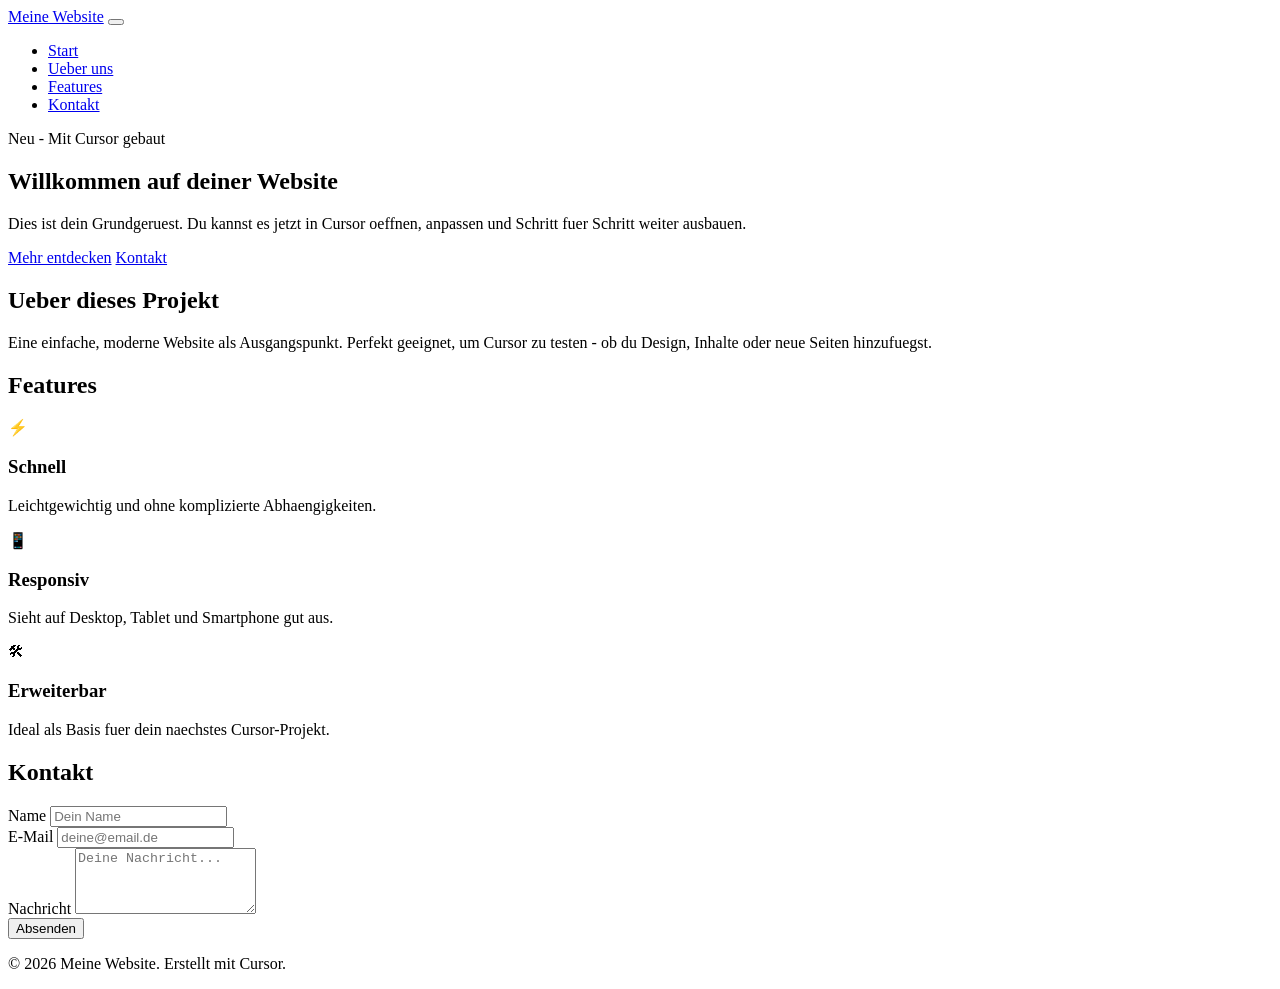
==== index.html @ c07aa634 "Initial commit: Website-Grundgeruest Co-authored-by: Cursor <cursoragent@cursor.com>" ====
<!DOCTYPE html>
<html lang="de">
<head>
  <meta charset="UTF-8">
  <meta name="viewport" content="width=device-width, initial-scale=1.0">
  <meta name="description" content="Meine Website - ein Projekt zum Testen von Cursor">
  <title>Meine Website</title>
  <link rel="stylesheet" href="css/styles.css">
</head>
<body>
  <header class="header">
    <nav class="nav container">
      <a href="#" class="logo">Meine Website</a>
      <button class="nav-toggle" aria-label="Menue oeffnen" aria-expanded="false">
        <span></span>
        <span></span>
        <span></span>
      </button>
      <ul class="nav-links">
        <li><a href="#home">Start</a></li>
        <li><a href="#about">Ueber uns</a></li>
        <li><a href="#features">Features</a></li>
        <li><a href="#contact">Kontakt</a></li>
      </ul>
    </nav>
  </header>

  <main>
    <section id="home" class="hero">
      <div class="container hero-content">
        <p class="hero-badge">Neu - Mit Cursor gebaut</p>
        <h1>Willkommen auf deiner Website</h1>
        <p class="hero-text">
          Dies ist dein Grundgeruest. Du kannst es jetzt in Cursor oeffnen,
          anpassen und Schritt fuer Schritt weiter ausbauen.
        </p>
        <div class="hero-actions">
          <a href="#features" class="btn btn-primary">Mehr entdecken</a>
          <a href="#contact" class="btn btn-secondary">Kontakt</a>
        </div>
      </div>
    </section>

    <section id="about" class="section">
      <div class="container">
        <h2>Ueber dieses Projekt</h2>
        <p>
          Eine einfache, moderne Website als Ausgangspunkt. Perfekt geeignet,
          um Cursor zu testen - ob du Design, Inhalte oder neue Seiten hinzufuegst.
        </p>
      </div>
    </section>

    <section id="features" class="section section-alt">
      <div class="container">
        <h2>Features</h2>
        <div class="features-grid">
          <article class="card">
            <div class="card-icon">&#9889;</div>
            <h3>Schnell</h3>
            <p>Leichtgewichtig und ohne komplizierte Abhaengigkeiten.</p>
          </article>
          <article class="card">
            <div class="card-icon">&#128241;</div>
            <h3>Responsiv</h3>
            <p>Sieht auf Desktop, Tablet und Smartphone gut aus.</p>
          </article>
          <article class="card">
            <div class="card-icon">&#128736;</div>
            <h3>Erweiterbar</h3>
            <p>Ideal als Basis fuer dein naechstes Cursor-Projekt.</p>
          </article>
        </div>
      </div>
    </section>

    <section id="contact" class="section">
      <div class="container">
        <h2>Kontakt</h2>
        <form class="contact-form" id="contact-form">
          <div class="form-group">
            <label for="name">Name</label>
            <input type="text" id="name" name="name" placeholder="Dein Name" required>
          </div>
          <div class="form-group">
            <label for="email">E-Mail</label>
            <input type="email" id="email" name="email" placeholder="deine@email.de" required>
          </div>
          <div class="form-group">
            <label for="message">Nachricht</label>
            <textarea id="message" name="message" rows="4" placeholder="Deine Nachricht..." required></textarea>
          </div>
          <button type="submit" class="btn btn-primary">Absenden</button>
        </form>
        <p class="form-feedback" id="form-feedback" hidden></p>
      </div>
    </section>
  </main>

  <footer class="footer">
    <div class="container">
      <p>&copy; 2026 Meine Website. Erstellt mit Cursor.</p>
    </div>
  </footer>

  <script src="js/main.js"></script>
</body>
</html>
---- css/styles.css ----
: r o o t   { 
     - - c o l o r - b g :   # 0 f 1 4 1 9 ; 
     - - c o l o r - s u r f a c e :   # 1 a 2 3 3 2 ; 
     - - c o l o r - s u r f a c e - a l t :   # 2 4 3 0 4 4 ; 
     - - c o l o r - t e x t :   # e 8 e d f 4 ; 
     - - c o l o r - t e x t - m u t e d :   # 9 4 a 3 b 8 ; 
     - - c o l o r - p r i m a r y :   # 3 b 8 2 f 6 ; 
     - - c o l o r - p r i m a r y - h o v e r :   # 2 5 6 3 e b ; 
     - - c o l o r - b o r d e r :   # 2 d 3 a 4 f ; 
     - - f o n t - s a n s :   " S e g o e   U I " ,   s y s t e m - u i ,   - a p p l e - s y s t e m ,   s a n s - s e r i f ; 
     - - r a d i u s :   1 2 p x ; 
     - - s h a d o w :   0   4 p x   2 4 p x   r g b a ( 0 ,   0 ,   0 ,   0 . 3 ) ; 
     - - c o n t a i n e r :   1 1 0 0 p x ; 
 } 
 
 * , 
 * : : b e f o r e , 
 * : : a f t e r   { 
     b o x - s i z i n g :   b o r d e r - b o x ; 
     m a r g i n :   0 ; 
     p a d d i n g :   0 ; 
 } 
 
 h t m l   { 
     s c r o l l - b e h a v i o r :   s m o o t h ; 
 } 
 
 b o d y   { 
     f o n t - f a m i l y :   v a r ( - - f o n t - s a n s ) ; 
     b a c k g r o u n d :   v a r ( - - c o l o r - b g ) ; 
     c o l o r :   v a r ( - - c o l o r - t e x t ) ; 
     l i n e - h e i g h t :   1 . 6 ; 
 } 
 
 . c o n t a i n e r   { 
     m a x - w i d t h :   v a r ( - - c o n t a i n e r ) ; 
     m a r g i n :   0   a u t o ; 
     p a d d i n g :   0   1 . 5 r e m ; 
 } 
 
 / *   H e a d e r   &   N a v i g a t i o n   * / 
 . h e a d e r   { 
     p o s i t i o n :   s t i c k y ; 
     t o p :   0 ; 
     z - i n d e x :   1 0 0 ; 
     b a c k g r o u n d :   r g b a ( 1 5 ,   2 0 ,   2 5 ,   0 . 8 5 ) ; 
     b a c k d r o p - f i l t e r :   b l u r ( 1 2 p x ) ; 
     b o r d e r - b o t t o m :   1 p x   s o l i d   v a r ( - - c o l o r - b o r d e r ) ; 
 } 
 
 . n a v   { 
     d i s p l a y :   f l e x ; 
     a l i g n - i t e m s :   c e n t e r ; 
     j u s t i f y - c o n t e n t :   s p a c e - b e t w e e n ; 
     h e i g h t :   4 r e m ; 
 } 
 
 . l o g o   { 
     f o n t - w e i g h t :   7 0 0 ; 
     f o n t - s i z e :   1 . 1 5 r e m ; 
     c o l o r :   v a r ( - - c o l o r - t e x t ) ; 
     t e x t - d e c o r a t i o n :   n o n e ; 
 } 
 
 . n a v - l i n k s   { 
     d i s p l a y :   f l e x ; 
     g a p :   2 r e m ; 
     l i s t - s t y l e :   n o n e ; 
 } 
 
 . n a v - l i n k s   a   { 
     c o l o r :   v a r ( - - c o l o r - t e x t - m u t e d ) ; 
     t e x t - d e c o r a t i o n :   n o n e ; 
     f o n t - s i z e :   0 . 9 5 r e m ; 
     t r a n s i t i o n :   c o l o r   0 . 2 s ; 
 } 
 
 . n a v - l i n k s   a : h o v e r   { 
     c o l o r :   v a r ( - - c o l o r - p r i m a r y ) ; 
 } 
 
 . n a v - t o g g l e   { 
     d i s p l a y :   n o n e ; 
     f l e x - d i r e c t i o n :   c o l u m n ; 
     g a p :   5 p x ; 
     b a c k g r o u n d :   n o n e ; 
     b o r d e r :   n o n e ; 
     c u r s o r :   p o i n t e r ; 
     p a d d i n g :   4 p x ; 
 } 
 
 . n a v - t o g g l e   s p a n   { 
     d i s p l a y :   b l o c k ; 
     w i d t h :   2 4 p x ; 
     h e i g h t :   2 p x ; 
     b a c k g r o u n d :   v a r ( - - c o l o r - t e x t ) ; 
     b o r d e r - r a d i u s :   2 p x ; 
     t r a n s i t i o n :   t r a n s f o r m   0 . 3 s ,   o p a c i t y   0 . 3 s ; 
 } 
 
 / *   H e r o   * / 
 . h e r o   { 
     m i n - h e i g h t :   8 0 v h ; 
     d i s p l a y :   f l e x ; 
     a l i g n - i t e m s :   c e n t e r ; 
     b a c k g r o u n d : 
         r a d i a l - g r a d i e n t ( e l l i p s e   a t   2 0 %   5 0 % ,   r g b a ( 5 9 ,   1 3 0 ,   2 4 6 ,   0 . 1 5 )   0 % ,   t r a n s p a r e n t   5 0 % ) , 
         r a d i a l - g r a d i e n t ( e l l i p s e   a t   8 0 %   2 0 % ,   r g b a ( 1 3 9 ,   9 2 ,   2 4 6 ,   0 . 1 )   0 % ,   t r a n s p a r e n t   4 0 % ) , 
         v a r ( - - c o l o r - b g ) ; 
 } 
 
 . h e r o - c o n t e n t   { 
     p a d d i n g :   4 r e m   1 . 5 r e m ; 
 } 
 
 . h e r o - b a d g e   { 
     d i s p l a y :   i n l i n e - b l o c k ; 
     p a d d i n g :   0 . 3 5 r e m   0 . 8 5 r e m ; 
     b a c k g r o u n d :   v a r ( - - c o l o r - s u r f a c e ) ; 
     b o r d e r :   1 p x   s o l i d   v a r ( - - c o l o r - b o r d e r ) ; 
     b o r d e r - r a d i u s :   9 9 9 p x ; 
     f o n t - s i z e :   0 . 8 5 r e m ; 
     c o l o r :   v a r ( - - c o l o r - p r i m a r y ) ; 
     m a r g i n - b o t t o m :   1 . 5 r e m ; 
 } 
 
 . h e r o   h 1   { 
     f o n t - s i z e :   c l a m p ( 2 . 2 r e m ,   5 v w ,   3 . 5 r e m ) ; 
     l i n e - h e i g h t :   1 . 1 5 ; 
     m a r g i n - b o t t o m :   1 . 2 5 r e m ; 
     l e t t e r - s p a c i n g :   - 0 . 0 2 e m ; 
 } 
 
 . h e r o - t e x t   { 
     f o n t - s i z e :   1 . 1 5 r e m ; 
     c o l o r :   v a r ( - - c o l o r - t e x t - m u t e d ) ; 
     m a x - w i d t h :   5 4 0 p x ; 
     m a r g i n - b o t t o m :   2 r e m ; 
 } 
 
 . h e r o - a c t i o n s   { 
     d i s p l a y :   f l e x ; 
     g a p :   1 r e m ; 
     f l e x - w r a p :   w r a p ; 
 } 
 
 / *   B u t t o n s   * / 
 . b t n   { 
     d i s p l a y :   i n l i n e - b l o c k ; 
     p a d d i n g :   0 . 7 5 r e m   1 . 5 r e m ; 
     b o r d e r - r a d i u s :   v a r ( - - r a d i u s ) ; 
     f o n t - s i z e :   0 . 9 5 r e m ; 
     f o n t - w e i g h t :   6 0 0 ; 
     t e x t - d e c o r a t i o n :   n o n e ; 
     b o r d e r :   n o n e ; 
     c u r s o r :   p o i n t e r ; 
     t r a n s i t i o n :   b a c k g r o u n d   0 . 2 s ,   t r a n s f o r m   0 . 1 5 s ; 
 } 
 
 . b t n : h o v e r   { 
     t r a n s f o r m :   t r a n s l a t e Y ( - 1 p x ) ; 
 } 
 
 . b t n - p r i m a r y   { 
     b a c k g r o u n d :   v a r ( - - c o l o r - p r i m a r y ) ; 
     c o l o r :   # f f f ; 
 } 
 
 . b t n - p r i m a r y : h o v e r   { 
     b a c k g r o u n d :   v a r ( - - c o l o r - p r i m a r y - h o v e r ) ; 
 } 
 
 . b t n - s e c o n d a r y   { 
     b a c k g r o u n d :   v a r ( - - c o l o r - s u r f a c e ) ; 
     c o l o r :   v a r ( - - c o l o r - t e x t ) ; 
     b o r d e r :   1 p x   s o l i d   v a r ( - - c o l o r - b o r d e r ) ; 
 } 
 
 . b t n - s e c o n d a r y : h o v e r   { 
     b a c k g r o u n d :   v a r ( - - c o l o r - s u r f a c e - a l t ) ; 
 } 
 
 / *   S e c t i o n s   * / 
 . s e c t i o n   { 
     p a d d i n g :   5 r e m   0 ; 
 } 
 
 . s e c t i o n - a l t   { 
     b a c k g r o u n d :   v a r ( - - c o l o r - s u r f a c e ) ; 
 } 
 
 . s e c t i o n   h 2   { 
     f o n t - s i z e :   2 r e m ; 
     m a r g i n - b o t t o m :   1 r e m ; 
     l e t t e r - s p a c i n g :   - 0 . 0 2 e m ; 
 } 
 
 . s e c t i o n   >   . c o n t a i n e r   >   p   { 
     c o l o r :   v a r ( - - c o l o r - t e x t - m u t e d ) ; 
     m a x - w i d t h :   6 0 0 p x ; 
 } 
 
 / *   F e a t u r e   C a r d s   * / 
 . f e a t u r e s - g r i d   { 
     d i s p l a y :   g r i d ; 
     g r i d - t e m p l a t e - c o l u m n s :   r e p e a t ( a u t o - f i t ,   m i n m a x ( 2 6 0 p x ,   1 f r ) ) ; 
     g a p :   1 . 5 r e m ; 
     m a r g i n - t o p :   2 . 5 r e m ; 
 } 
 
 . c a r d   { 
     b a c k g r o u n d :   v a r ( - - c o l o r - b g ) ; 
     b o r d e r :   1 p x   s o l i d   v a r ( - - c o l o r - b o r d e r ) ; 
     b o r d e r - r a d i u s :   v a r ( - - r a d i u s ) ; 
     p a d d i n g :   2 r e m ; 
     t r a n s i t i o n :   b o r d e r - c o l o r   0 . 2 s ,   b o x - s h a d o w   0 . 2 s ; 
 } 
 
 . c a r d : h o v e r   { 
     b o r d e r - c o l o r :   v a r ( - - c o l o r - p r i m a r y ) ; 
     b o x - s h a d o w :   v a r ( - - s h a d o w ) ; 
 } 
 
 . c a r d - i c o n   { 
     f o n t - s i z e :   2 r e m ; 
     m a r g i n - b o t t o m :   1 r e m ; 
 } 
 
 . c a r d   h 3   { 
     m a r g i n - b o t t o m :   0 . 5 r e m ; 
 } 
 
 . c a r d   p   { 
     c o l o r :   v a r ( - - c o l o r - t e x t - m u t e d ) ; 
     f o n t - s i z e :   0 . 9 5 r e m ; 
 } 
 
 / *   C o n t a c t   F o r m   * / 
 . c o n t a c t - f o r m   { 
     m a x - w i d t h :   4 8 0 p x ; 
     m a r g i n - t o p :   2 r e m ; 
     d i s p l a y :   f l e x ; 
     f l e x - d i r e c t i o n :   c o l u m n ; 
     g a p :   1 . 2 5 r e m ; 
 } 
 
 . f o r m - g r o u p   { 
     d i s p l a y :   f l e x ; 
     f l e x - d i r e c t i o n :   c o l u m n ; 
     g a p :   0 . 4 r e m ; 
 } 
 
 . f o r m - g r o u p   l a b e l   { 
     f o n t - s i z e :   0 . 9 r e m ; 
     f o n t - w e i g h t :   5 0 0 ; 
 } 
 
 . f o r m - g r o u p   i n p u t , 
 . f o r m - g r o u p   t e x t a r e a   { 
     p a d d i n g :   0 . 7 5 r e m   1 r e m ; 
     b a c k g r o u n d :   v a r ( - - c o l o r - s u r f a c e ) ; 
     b o r d e r :   1 p x   s o l i d   v a r ( - - c o l o r - b o r d e r ) ; 
     b o r d e r - r a d i u s :   v a r ( - - r a d i u s ) ; 
     c o l o r :   v a r ( - - c o l o r - t e x t ) ; 
     f o n t - f a m i l y :   i n h e r i t ; 
     f o n t - s i z e :   1 r e m ; 
     t r a n s i t i o n :   b o r d e r - c o l o r   0 . 2 s ; 
 } 
 
 . f o r m - g r o u p   i n p u t : f o c u s , 
 . f o r m - g r o u p   t e x t a r e a : f o c u s   { 
     o u t l i n e :   n o n e ; 
     b o r d e r - c o l o r :   v a r ( - - c o l o r - p r i m a r y ) ; 
 } 
 
 . f o r m - f e e d b a c k   { 
     m a r g i n - t o p :   1 r e m ; 
     p a d d i n g :   0 . 7 5 r e m   1 r e m ; 
     b o r d e r - r a d i u s :   v a r ( - - r a d i u s ) ; 
     b a c k g r o u n d :   r g b a ( 3 4 ,   1 9 7 ,   9 4 ,   0 . 1 5 ) ; 
     c o l o r :   # 4 a d e 8 0 ; 
     f o n t - s i z e :   0 . 9 5 r e m ; 
 } 
 
 / *   F o o t e r   * / 
 . f o o t e r   { 
     p a d d i n g :   2 r e m   0 ; 
     b o r d e r - t o p :   1 p x   s o l i d   v a r ( - - c o l o r - b o r d e r ) ; 
     t e x t - a l i g n :   c e n t e r ; 
     c o l o r :   v a r ( - - c o l o r - t e x t - m u t e d ) ; 
     f o n t - s i z e :   0 . 9 r e m ; 
 } 
 
 / *   M o b i l e   * / 
 @ m e d i a   ( m a x - w i d t h :   7 6 8 p x )   { 
     . n a v - t o g g l e   { 
         d i s p l a y :   f l e x ; 
     } 
 
     . n a v - l i n k s   { 
         p o s i t i o n :   f i x e d ; 
         t o p :   4 r e m ; 
         l e f t :   0 ; 
         r i g h t :   0 ; 
         f l e x - d i r e c t i o n :   c o l u m n ; 
         g a p :   0 ; 
         b a c k g r o u n d :   v a r ( - - c o l o r - s u r f a c e ) ; 
         b o r d e r - b o t t o m :   1 p x   s o l i d   v a r ( - - c o l o r - b o r d e r ) ; 
         p a d d i n g :   1 r e m   0 ; 
         t r a n s f o r m :   t r a n s l a t e Y ( - 1 2 0 % ) ; 
         o p a c i t y :   0 ; 
         p o i n t e r - e v e n t s :   n o n e ; 
         t r a n s i t i o n :   t r a n s f o r m   0 . 3 s ,   o p a c i t y   0 . 3 s ; 
     } 
 
     . n a v - l i n k s . o p e n   { 
         t r a n s f o r m :   t r a n s l a t e Y ( 0 ) ; 
         o p a c i t y :   1 ; 
         p o i n t e r - e v e n t s :   a u t o ; 
     } 
 
     . n a v - l i n k s   l i   a   { 
         d i s p l a y :   b l o c k ; 
         p a d d i n g :   0 . 7 5 r e m   1 . 5 r e m ; 
     } 
 
     . n a v - t o g g l e . a c t i v e   s p a n : n t h - c h i l d ( 1 )   { 
         t r a n s f o r m :   t r a n s l a t e Y ( 7 p x )   r o t a t e ( 4 5 d e g ) ; 
     } 
 
     . n a v - t o g g l e . a c t i v e   s p a n : n t h - c h i l d ( 2 )   { 
         o p a c i t y :   0 ; 
     } 
 
     . n a v - t o g g l e . a c t i v e   s p a n : n t h - c h i l d ( 3 )   { 
         t r a n s f o r m :   t r a n s l a t e Y ( - 7 p x )   r o t a t e ( - 4 5 d e g ) ; 
     } 
 } 
 
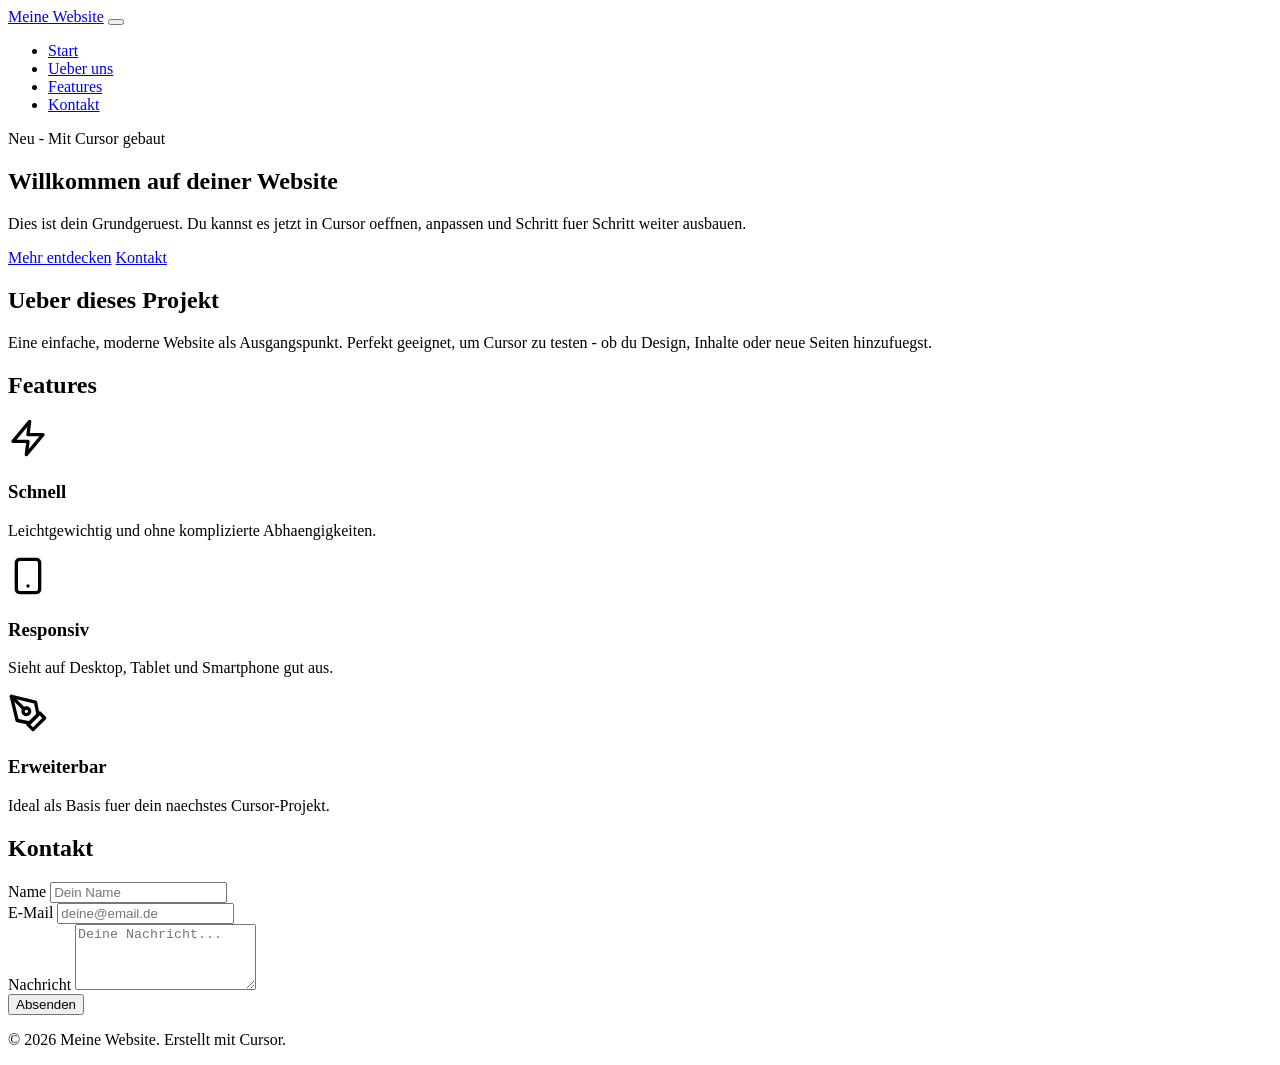
==== commit 54794e20: "Verbessere Website-Design mit modernen visuellen Effekten - Füge Google Fonts (Inter & Poppins) für " ====
--- a/index.html
+++ b/index.html
@@ -5,6 +5,9 @@
   <meta name="viewport" content="width=device-width, initial-scale=1.0">
   <meta name="description" content="Meine Website - ein Projekt zum Testen von Cursor">
   <title>Meine Website</title>
+  <link rel="preconnect" href="https://fonts.googleapis.com">
+  <link rel="preconnect" href="https://fonts.gstatic.com" crossorigin>
+  <link href="https://fonts.googleapis.com/css2?family=Inter:wght@400;500;600;700;800&family=Poppins:wght@600;700;800&display=swap" rel="stylesheet">
   <link rel="stylesheet" href="css/styles.css">
 </head>
 <body>
@@ -56,17 +59,33 @@
         <h2>Features</h2>
         <div class="features-grid">
           <article class="card">
-            <div class="card-icon">&#9889;</div>
+            <div class="card-icon">
+              <svg xmlns="http://www.w3.org/2000/svg" width="40" height="40" viewBox="0 0 24 24" fill="none" stroke="currentColor" stroke-width="2" stroke-linecap="round" stroke-linejoin="round">
+                <polygon points="13 2 3 14 12 14 11 22 21 10 12 10 13 2"></polygon>
+              </svg>
+            </div>
             <h3>Schnell</h3>
             <p>Leichtgewichtig und ohne komplizierte Abhaengigkeiten.</p>
           </article>
           <article class="card">
-            <div class="card-icon">&#128241;</div>
+            <div class="card-icon">
+              <svg xmlns="http://www.w3.org/2000/svg" width="40" height="40" viewBox="0 0 24 24" fill="none" stroke="currentColor" stroke-width="2" stroke-linecap="round" stroke-linejoin="round">
+                <rect x="5" y="2" width="14" height="20" rx="2" ry="2"></rect>
+                <line x1="12" y1="18" x2="12.01" y2="18"></line>
+              </svg>
+            </div>
             <h3>Responsiv</h3>
             <p>Sieht auf Desktop, Tablet und Smartphone gut aus.</p>
           </article>
           <article class="card">
-            <div class="card-icon">&#128736;</div>
+            <div class="card-icon">
+              <svg xmlns="http://www.w3.org/2000/svg" width="40" height="40" viewBox="0 0 24 24" fill="none" stroke="currentColor" stroke-width="2" stroke-linecap="round" stroke-linejoin="round">
+                <path d="M12 19l7-7 3 3-7 7-3-3z"></path>
+                <path d="M18 13l-1.5-7.5L2 2l3.5 14.5L13 18l5-5z"></path>
+                <path d="M2 2l7.586 7.586"></path>
+                <circle cx="11" cy="11" r="2"></circle>
+              </svg>
+            </div>
             <h3>Erweiterbar</h3>
             <p>Ideal als Basis fuer dein naechstes Cursor-Projekt.</p>
           </article>
--- a/css/styles.css
+++ b/css/styles.css
@@ -1,15 +1,22 @@
 : r o o t   { 
-     - - c o l o r - b g :   # 0 f 1 4 1 9 ; 
-     - - c o l o r - s u r f a c e :   # 1 a 2 3 3 2 ; 
-     - - c o l o r - s u r f a c e - a l t :   # 2 4 3 0 4 4 ; 
-     - - c o l o r - t e x t :   # e 8 e d f 4 ; 
+     - - c o l o r - b g :   # 0 a 0 e 1 a ; 
+     - - c o l o r - s u r f a c e :   # 1 2 1 8 2 7 ; 
+     - - c o l o r - s u r f a c e - a l t :   # 1 a 2 2 3 4 ; 
+     - - c o l o r - t e x t :   # f 1 f 5 f 9 ; 
      - - c o l o r - t e x t - m u t e d :   # 9 4 a 3 b 8 ; 
-     - - c o l o r - p r i m a r y :   # 3 b 8 2 f 6 ; 
-     - - c o l o r - p r i m a r y - h o v e r :   # 2 5 6 3 e b ; 
-     - - c o l o r - b o r d e r :   # 2 d 3 a 4 f ; 
-     - - f o n t - s a n s :   " S e g o e   U I " ,   s y s t e m - u i ,   - a p p l e - s y s t e m ,   s a n s - s e r i f ; 
-     - - r a d i u s :   1 2 p x ; 
-     - - s h a d o w :   0   4 p x   2 4 p x   r g b a ( 0 ,   0 ,   0 ,   0 . 3 ) ; 
+     - - c o l o r - p r i m a r y :   # 6 3 6 6 f 1 ; 
+     - - c o l o r - p r i m a r y - h o v e r :   # 4 f 4 6 e 5 ; 
+     - - c o l o r - s e c o n d a r y :   # e c 4 8 9 9 ; 
+     - - c o l o r - a c c e n t :   # 1 4 b 8 a 6 ; 
+     - - c o l o r - b o r d e r :   # 1 e 2 9 3 b ; 
+     - - f o n t - s a n s :   " I n t e r " ,   " S e g o e   U I " ,   s y s t e m - u i ,   - a p p l e - s y s t e m ,   s a n s - s e r i f ; 
+     - - f o n t - d i s p l a y :   " P o p p i n s " ,   v a r ( - - f o n t - s a n s ) ; 
+     - - r a d i u s :   1 6 p x ; 
+     - - r a d i u s - s m :   1 2 p x ; 
+     - - s h a d o w :   0   4 p x   2 4 p x   r g b a ( 0 ,   0 ,   0 ,   0 . 4 ) ; 
+     - - s h a d o w - l g :   0   2 0 p x   6 0 p x   r g b a ( 0 ,   0 ,   0 ,   0 . 6 ) ; 
+     - - g l o w :   0   0   4 0 p x   r g b a ( 9 9 ,   1 0 2 ,   2 4 1 ,   0 . 3 ) ; 
+     - - g l o w - p i n k :   0   0   4 0 p x   r g b a ( 2 3 6 ,   7 2 ,   1 5 3 ,   0 . 3 ) ; 
      - - c o n t a i n e r :   1 1 0 0 p x ; 
  } 
  
@@ -30,6 +37,35 @@
      b a c k g r o u n d :   v a r ( - - c o l o r - b g ) ; 
      c o l o r :   v a r ( - - c o l o r - t e x t ) ; 
      l i n e - h e i g h t :   1 . 6 ; 
+     p o s i t i o n :   r e l a t i v e ; 
+     o v e r f l o w - x :   h i d d e n ; 
+ } 
+ 
+ b o d y : : b e f o r e   { 
+     c o n t e n t :   ' ' ; 
+     p o s i t i o n :   f i x e d ; 
+     t o p :   0 ; 
+     l e f t :   0 ; 
+     w i d t h :   1 0 0 % ; 
+     h e i g h t :   1 0 0 % ; 
+     b a c k g r o u n d :   
+         r a d i a l - g r a d i e n t ( c i r c l e   a t   2 0 %   5 0 % ,   r g b a ( 9 9 ,   1 0 2 ,   2 4 1 ,   0 . 1 5 )   0 % ,   t r a n s p a r e n t   5 0 % ) , 
+         r a d i a l - g r a d i e n t ( c i r c l e   a t   8 0 %   2 0 % ,   r g b a ( 2 3 6 ,   7 2 ,   1 5 3 ,   0 . 1 )   0 % ,   t r a n s p a r e n t   4 0 % ) , 
+         r a d i a l - g r a d i e n t ( c i r c l e   a t   5 0 %   8 0 % ,   r g b a ( 2 0 ,   1 8 4 ,   1 6 6 ,   0 . 0 8 )   0 % ,   t r a n s p a r e n t   4 0 % ) ; 
+     p o i n t e r - e v e n t s :   n o n e ; 
+     z - i n d e x :   - 1 ; 
+     a n i m a t i o n :   g r a d i e n t S h i f t   2 0 s   e a s e   i n f i n i t e ; 
+ } 
+ 
+ @ k e y f r a m e s   g r a d i e n t S h i f t   { 
+     0 % ,   1 0 0 %   { 
+         o p a c i t y :   1 ; 
+         t r a n s f o r m :   s c a l e ( 1 )   r o t a t e ( 0 d e g ) ; 
+     } 
+     5 0 %   { 
+         o p a c i t y :   0 . 8 ; 
+         t r a n s f o r m :   s c a l e ( 1 . 1 )   r o t a t e ( 5 d e g ) ; 
+     } 
  } 
  
  . c o n t a i n e r   { 
@@ -43,28 +79,39 @@
      p o s i t i o n :   s t i c k y ; 
      t o p :   0 ; 
      z - i n d e x :   1 0 0 ; 
-     b a c k g r o u n d :   r g b a ( 1 5 ,   2 0 ,   2 5 ,   0 . 8 5 ) ; 
-     b a c k d r o p - f i l t e r :   b l u r ( 1 2 p x ) ; 
-     b o r d e r - b o t t o m :   1 p x   s o l i d   v a r ( - - c o l o r - b o r d e r ) ; 
+     b a c k g r o u n d :   r g b a ( 1 0 ,   1 4 ,   2 6 ,   0 . 8 ) ; 
+     b a c k d r o p - f i l t e r :   b l u r ( 2 0 p x )   s a t u r a t e ( 1 8 0 % ) ; 
+     b o r d e r - b o t t o m :   1 p x   s o l i d   r g b a ( 9 9 ,   1 0 2 ,   2 4 1 ,   0 . 2 ) ; 
+     b o x - s h a d o w :   0   4 p x   3 0 p x   r g b a ( 0 ,   0 ,   0 ,   0 . 1 ) ; 
  } 
  
  . n a v   { 
      d i s p l a y :   f l e x ; 
      a l i g n - i t e m s :   c e n t e r ; 
      j u s t i f y - c o n t e n t :   s p a c e - b e t w e e n ; 
-     h e i g h t :   4 r e m ; 
+     h e i g h t :   4 . 5 r e m ; 
  } 
  
  . l o g o   { 
-     f o n t - w e i g h t :   7 0 0 ; 
-     f o n t - s i z e :   1 . 1 5 r e m ; 
-     c o l o r :   v a r ( - - c o l o r - t e x t ) ; 
+     f o n t - w e i g h t :   8 0 0 ; 
+     f o n t - s i z e :   1 . 3 5 r e m ; 
+     f o n t - f a m i l y :   v a r ( - - f o n t - d i s p l a y ) ; 
+     b a c k g r o u n d :   l i n e a r - g r a d i e n t ( 1 3 5 d e g ,   v a r ( - - c o l o r - p r i m a r y )   0 % ,   v a r ( - - c o l o r - s e c o n d a r y )   1 0 0 % ) ; 
+     - w e b k i t - b a c k g r o u n d - c l i p :   t e x t ; 
+     - w e b k i t - t e x t - f i l l - c o l o r :   t r a n s p a r e n t ; 
+     b a c k g r o u n d - c l i p :   t e x t ; 
      t e x t - d e c o r a t i o n :   n o n e ; 
+     t r a n s i t i o n :   t r a n s f o r m   0 . 3 s   e a s e ; 
+     l e t t e r - s p a c i n g :   - 0 . 0 2 e m ; 
+ } 
+ 
+ . l o g o : h o v e r   { 
+     t r a n s f o r m :   s c a l e ( 1 . 0 5 ) ; 
  } 
  
  . n a v - l i n k s   { 
      d i s p l a y :   f l e x ; 
-     g a p :   2 r e m ; 
+     g a p :   2 . 5 r e m ; 
      l i s t - s t y l e :   n o n e ; 
  } 
  
@@ -72,11 +119,28 @@
      c o l o r :   v a r ( - - c o l o r - t e x t - m u t e d ) ; 
      t e x t - d e c o r a t i o n :   n o n e ; 
      f o n t - s i z e :   0 . 9 5 r e m ; 
-     t r a n s i t i o n :   c o l o r   0 . 2 s ; 
+     f o n t - w e i g h t :   5 0 0 ; 
+     p o s i t i o n :   r e l a t i v e ; 
+     t r a n s i t i o n :   c o l o r   0 . 3 s   e a s e ; 
+ } 
+ 
+ . n a v - l i n k s   a : : a f t e r   { 
+     c o n t e n t :   ' ' ; 
+     p o s i t i o n :   a b s o l u t e ; 
+     b o t t o m :   - 6 p x ; 
+     l e f t :   0 ; 
+     w i d t h :   0 ; 
+     h e i g h t :   2 p x ; 
+     b a c k g r o u n d :   l i n e a r - g r a d i e n t ( 9 0 d e g ,   v a r ( - - c o l o r - p r i m a r y ) ,   v a r ( - - c o l o r - s e c o n d a r y ) ) ; 
+     t r a n s i t i o n :   w i d t h   0 . 3 s   e a s e ; 
  } 
  
  . n a v - l i n k s   a : h o v e r   { 
      c o l o r :   v a r ( - - c o l o r - p r i m a r y ) ; 
+ } 
+ 
+ . n a v - l i n k s   a : h o v e r : : a f t e r   { 
+     w i d t h :   1 0 0 % ; 
  } 
  
  . n a v - t o g g l e   { 
@@ -100,217 +164,411 @@
  
  / *   H e r o   * / 
  . h e r o   { 
-     m i n - h e i g h t :   8 0 v h ; 
+     m i n - h e i g h t :   8 5 v h ; 
      d i s p l a y :   f l e x ; 
      a l i g n - i t e m s :   c e n t e r ; 
-     b a c k g r o u n d : 
-         r a d i a l - g r a d i e n t ( e l l i p s e   a t   2 0 %   5 0 % ,   r g b a ( 5 9 ,   1 3 0 ,   2 4 6 ,   0 . 1 5 )   0 % ,   t r a n s p a r e n t   5 0 % ) , 
-         r a d i a l - g r a d i e n t ( e l l i p s e   a t   8 0 %   2 0 % ,   r g b a ( 1 3 9 ,   9 2 ,   2 4 6 ,   0 . 1 )   0 % ,   t r a n s p a r e n t   4 0 % ) , 
-         v a r ( - - c o l o r - b g ) ; 
+     p o s i t i o n :   r e l a t i v e ; 
+     o v e r f l o w :   h i d d e n ; 
+ } 
+ 
+ . h e r o : : b e f o r e   { 
+     c o n t e n t :   ' ' ; 
+     p o s i t i o n :   a b s o l u t e ; 
+     t o p :   - 5 0 % ; 
+     l e f t :   - 5 0 % ; 
+     w i d t h :   2 0 0 % ; 
+     h e i g h t :   2 0 0 % ; 
+     b a c k g r o u n d :   
+         r a d i a l - g r a d i e n t ( e l l i p s e   a t   3 0 %   4 0 % ,   r g b a ( 9 9 ,   1 0 2 ,   2 4 1 ,   0 . 2 5 )   0 % ,   t r a n s p a r e n t   4 0 % ) , 
+         r a d i a l - g r a d i e n t ( e l l i p s e   a t   7 0 %   3 0 % ,   r g b a ( 2 3 6 ,   7 2 ,   1 5 3 ,   0 . 1 5 )   0 % ,   t r a n s p a r e n t   3 5 % ) ; 
+     a n i m a t i o n :   h e r o G l o w   1 5 s   e a s e - i n - o u t   i n f i n i t e ; 
+     p o i n t e r - e v e n t s :   n o n e ; 
+ } 
+ 
+ @ k e y f r a m e s   h e r o G l o w   { 
+     0 % ,   1 0 0 %   { 
+         t r a n s f o r m :   t r a n s l a t e ( 0 ,   0 )   s c a l e ( 1 ) ; 
+         o p a c i t y :   1 ; 
+     } 
+     5 0 %   { 
+         t r a n s f o r m :   t r a n s l a t e ( 1 0 % ,   1 0 % )   s c a l e ( 1 . 1 ) ; 
+         o p a c i t y :   0 . 8 ; 
+     } 
  } 
  
  . h e r o - c o n t e n t   { 
-     p a d d i n g :   4 r e m   1 . 5 r e m ; 
+     p a d d i n g :   5 r e m   1 . 5 r e m ; 
+     p o s i t i o n :   r e l a t i v e ; 
+     z - i n d e x :   1 ; 
+     a n i m a t i o n :   f a d e I n U p   1 s   e a s e - o u t ; 
+ } 
+ 
+ @ k e y f r a m e s   f a d e I n U p   { 
+     f r o m   { 
+         o p a c i t y :   0 ; 
+         t r a n s f o r m :   t r a n s l a t e Y ( 3 0 p x ) ; 
+     } 
+     t o   { 
+         o p a c i t y :   1 ; 
+         t r a n s f o r m :   t r a n s l a t e Y ( 0 ) ; 
+     } 
  } 
  
  . h e r o - b a d g e   { 
-     d i s p l a y :   i n l i n e - b l o c k ; 
-     p a d d i n g :   0 . 3 5 r e m   0 . 8 5 r e m ; 
-     b a c k g r o u n d :   v a r ( - - c o l o r - s u r f a c e ) ; 
-     b o r d e r :   1 p x   s o l i d   v a r ( - - c o l o r - b o r d e r ) ; 
+     d i s p l a y :   i n l i n e - f l e x ; 
+     a l i g n - i t e m s :   c e n t e r ; 
+     p a d d i n g :   0 . 5 r e m   1 . 2 r e m ; 
+     b a c k g r o u n d :   r g b a ( 9 9 ,   1 0 2 ,   2 4 1 ,   0 . 1 ) ; 
+     b o r d e r :   1 p x   s o l i d   r g b a ( 9 9 ,   1 0 2 ,   2 4 1 ,   0 . 3 ) ; 
      b o r d e r - r a d i u s :   9 9 9 p x ; 
-     f o n t - s i z e :   0 . 8 5 r e m ; 
+     f o n t - s i z e :   0 . 8 7 5 r e m ; 
+     f o n t - w e i g h t :   6 0 0 ; 
      c o l o r :   v a r ( - - c o l o r - p r i m a r y ) ; 
+     m a r g i n - b o t t o m :   2 r e m ; 
+     b a c k d r o p - f i l t e r :   b l u r ( 1 0 p x ) ; 
+     b o x - s h a d o w :   0   4 p x   2 0 p x   r g b a ( 9 9 ,   1 0 2 ,   2 4 1 ,   0 . 2 ) ; 
+     a n i m a t i o n :   p u l s e   2 s   e a s e - i n - o u t   i n f i n i t e ; 
+ } 
+ 
+ @ k e y f r a m e s   p u l s e   { 
+     0 % ,   1 0 0 %   { 
+         b o x - s h a d o w :   0   4 p x   2 0 p x   r g b a ( 9 9 ,   1 0 2 ,   2 4 1 ,   0 . 2 ) ; 
+     } 
+     5 0 %   { 
+         b o x - s h a d o w :   0   4 p x   3 0 p x   r g b a ( 9 9 ,   1 0 2 ,   2 4 1 ,   0 . 4 ) ; 
+     } 
+ } 
+ 
+ . h e r o   h 1   { 
+     f o n t - f a m i l y :   v a r ( - - f o n t - d i s p l a y ) ; 
+     f o n t - s i z e :   c l a m p ( 2 . 5 r e m ,   6 v w ,   4 . 5 r e m ) ; 
+     l i n e - h e i g h t :   1 . 1 ; 
      m a r g i n - b o t t o m :   1 . 5 r e m ; 
- } 
- 
- . h e r o   h 1   { 
-     f o n t - s i z e :   c l a m p ( 2 . 2 r e m ,   5 v w ,   3 . 5 r e m ) ; 
-     l i n e - h e i g h t :   1 . 1 5 ; 
-     m a r g i n - b o t t o m :   1 . 2 5 r e m ; 
-     l e t t e r - s p a c i n g :   - 0 . 0 2 e m ; 
+     l e t t e r - s p a c i n g :   - 0 . 0 3 e m ; 
+     f o n t - w e i g h t :   8 0 0 ; 
+     b a c k g r o u n d :   l i n e a r - g r a d i e n t ( 1 3 5 d e g ,   # f f f   0 % ,   r g b a ( 2 5 5 ,   2 5 5 ,   2 5 5 ,   0 . 8 )   1 0 0 % ) ; 
+     - w e b k i t - b a c k g r o u n d - c l i p :   t e x t ; 
+     - w e b k i t - t e x t - f i l l - c o l o r :   t r a n s p a r e n t ; 
+     b a c k g r o u n d - c l i p :   t e x t ; 
  } 
  
  . h e r o - t e x t   { 
-     f o n t - s i z e :   1 . 1 5 r e m ; 
+     f o n t - s i z e :   1 . 2 5 r e m ; 
      c o l o r :   v a r ( - - c o l o r - t e x t - m u t e d ) ; 
-     m a x - w i d t h :   5 4 0 p x ; 
-     m a r g i n - b o t t o m :   2 r e m ; 
+     m a x - w i d t h :   6 0 0 p x ; 
+     m a r g i n - b o t t o m :   2 . 5 r e m ; 
+     l i n e - h e i g h t :   1 . 7 ; 
  } 
  
  . h e r o - a c t i o n s   { 
      d i s p l a y :   f l e x ; 
-     g a p :   1 r e m ; 
+     g a p :   1 . 2 5 r e m ; 
      f l e x - w r a p :   w r a p ; 
  } 
  
  / *   B u t t o n s   * / 
  . b t n   { 
      d i s p l a y :   i n l i n e - b l o c k ; 
-     p a d d i n g :   0 . 7 5 r e m   1 . 5 r e m ; 
-     b o r d e r - r a d i u s :   v a r ( - - r a d i u s ) ; 
-     f o n t - s i z e :   0 . 9 5 r e m ; 
+     p a d d i n g :   1 r e m   2 r e m ; 
+     b o r d e r - r a d i u s :   v a r ( - - r a d i u s - s m ) ; 
+     f o n t - s i z e :   1 r e m ; 
      f o n t - w e i g h t :   6 0 0 ; 
      t e x t - d e c o r a t i o n :   n o n e ; 
      b o r d e r :   n o n e ; 
      c u r s o r :   p o i n t e r ; 
-     t r a n s i t i o n :   b a c k g r o u n d   0 . 2 s ,   t r a n s f o r m   0 . 1 5 s ; 
+     t r a n s i t i o n :   a l l   0 . 3 s   e a s e ; 
+     p o s i t i o n :   r e l a t i v e ; 
+     o v e r f l o w :   h i d d e n ; 
+     z - i n d e x :   1 ; 
+ } 
+ 
+ . b t n : : b e f o r e   { 
+     c o n t e n t :   ' ' ; 
+     p o s i t i o n :   a b s o l u t e ; 
+     t o p :   5 0 % ; 
+     l e f t :   5 0 % ; 
+     w i d t h :   0 ; 
+     h e i g h t :   0 ; 
+     b o r d e r - r a d i u s :   5 0 % ; 
+     b a c k g r o u n d :   r g b a ( 2 5 5 ,   2 5 5 ,   2 5 5 ,   0 . 2 ) ; 
+     t r a n s f o r m :   t r a n s l a t e ( - 5 0 % ,   - 5 0 % ) ; 
+     t r a n s i t i o n :   w i d t h   0 . 6 s ,   h e i g h t   0 . 6 s ; 
+     z - i n d e x :   - 1 ; 
+ } 
+ 
+ . b t n : h o v e r : : b e f o r e   { 
+     w i d t h :   3 0 0 p x ; 
+     h e i g h t :   3 0 0 p x ; 
  } 
  
  . b t n : h o v e r   { 
-     t r a n s f o r m :   t r a n s l a t e Y ( - 1 p x ) ; 
+     t r a n s f o r m :   t r a n s l a t e Y ( - 2 p x ) ; 
+ } 
+ 
+ . b t n : a c t i v e   { 
+     t r a n s f o r m :   t r a n s l a t e Y ( 0 ) ; 
  } 
  
  . b t n - p r i m a r y   { 
-     b a c k g r o u n d :   v a r ( - - c o l o r - p r i m a r y ) ; 
+     b a c k g r o u n d :   l i n e a r - g r a d i e n t ( 1 3 5 d e g ,   v a r ( - - c o l o r - p r i m a r y )   0 % ,   v a r ( - - c o l o r - s e c o n d a r y )   1 0 0 % ) ; 
      c o l o r :   # f f f ; 
+     b o x - s h a d o w :   0   1 0 p x   3 0 p x   r g b a ( 9 9 ,   1 0 2 ,   2 4 1 ,   0 . 3 ) ; 
  } 
  
  . b t n - p r i m a r y : h o v e r   { 
-     b a c k g r o u n d :   v a r ( - - c o l o r - p r i m a r y - h o v e r ) ; 
+     b o x - s h a d o w :   0   1 5 p x   4 0 p x   r g b a ( 9 9 ,   1 0 2 ,   2 4 1 ,   0 . 5 ) ,   v a r ( - - g l o w ) ; 
  } 
  
  . b t n - s e c o n d a r y   { 
-     b a c k g r o u n d :   v a r ( - - c o l o r - s u r f a c e ) ; 
+     b a c k g r o u n d :   r g b a ( 2 5 5 ,   2 5 5 ,   2 5 5 ,   0 . 0 5 ) ; 
      c o l o r :   v a r ( - - c o l o r - t e x t ) ; 
-     b o r d e r :   1 p x   s o l i d   v a r ( - - c o l o r - b o r d e r ) ; 
+     b o r d e r :   2 p x   s o l i d   r g b a ( 9 9 ,   1 0 2 ,   2 4 1 ,   0 . 3 ) ; 
+     b a c k d r o p - f i l t e r :   b l u r ( 1 0 p x ) ; 
  } 
  
  . b t n - s e c o n d a r y : h o v e r   { 
-     b a c k g r o u n d :   v a r ( - - c o l o r - s u r f a c e - a l t ) ; 
+     b a c k g r o u n d :   r g b a ( 2 5 5 ,   2 5 5 ,   2 5 5 ,   0 . 1 ) ; 
+     b o r d e r - c o l o r :   r g b a ( 9 9 ,   1 0 2 ,   2 4 1 ,   0 . 6 ) ; 
+     b o x - s h a d o w :   0   1 0 p x   3 0 p x   r g b a ( 9 9 ,   1 0 2 ,   2 4 1 ,   0 . 2 ) ; 
  } 
  
  / *   S e c t i o n s   * / 
  . s e c t i o n   { 
-     p a d d i n g :   5 r e m   0 ; 
+     p a d d i n g :   6 r e m   0 ; 
+     p o s i t i o n :   r e l a t i v e ; 
  } 
  
  . s e c t i o n - a l t   { 
-     b a c k g r o u n d :   v a r ( - - c o l o r - s u r f a c e ) ; 
+     b a c k g r o u n d :   l i n e a r - g r a d i e n t ( 1 8 0 d e g ,   r g b a ( 1 8 ,   2 4 ,   3 9 ,   0 . 5 )   0 % ,   r g b a ( 2 6 ,   3 4 ,   5 2 ,   0 . 5 )   1 0 0 % ) ; 
+     b o r d e r - t o p :   1 p x   s o l i d   r g b a ( 9 9 ,   1 0 2 ,   2 4 1 ,   0 . 1 ) ; 
+     b o r d e r - b o t t o m :   1 p x   s o l i d   r g b a ( 9 9 ,   1 0 2 ,   2 4 1 ,   0 . 1 ) ; 
  } 
  
  . s e c t i o n   h 2   { 
-     f o n t - s i z e :   2 r e m ; 
-     m a r g i n - b o t t o m :   1 r e m ; 
-     l e t t e r - s p a c i n g :   - 0 . 0 2 e m ; 
+     f o n t - f a m i l y :   v a r ( - - f o n t - d i s p l a y ) ; 
+     f o n t - s i z e :   2 . 7 5 r e m ; 
+     m a r g i n - b o t t o m :   1 . 5 r e m ; 
+     l e t t e r - s p a c i n g :   - 0 . 0 3 e m ; 
+     f o n t - w e i g h t :   7 0 0 ; 
+     b a c k g r o u n d :   l i n e a r - g r a d i e n t ( 1 3 5 d e g ,   v a r ( - - c o l o r - t e x t )   0 % ,   r g b a ( 2 4 1 ,   2 4 5 ,   2 4 9 ,   0 . 7 )   1 0 0 % ) ; 
+     - w e b k i t - b a c k g r o u n d - c l i p :   t e x t ; 
+     - w e b k i t - t e x t - f i l l - c o l o r :   t r a n s p a r e n t ; 
+     b a c k g r o u n d - c l i p :   t e x t ; 
  } 
  
  . s e c t i o n   >   . c o n t a i n e r   >   p   { 
      c o l o r :   v a r ( - - c o l o r - t e x t - m u t e d ) ; 
-     m a x - w i d t h :   6 0 0 p x ; 
+     m a x - w i d t h :   6 5 0 p x ; 
+     f o n t - s i z e :   1 . 1 2 5 r e m ; 
+     l i n e - h e i g h t :   1 . 8 ; 
  } 
  
  / *   F e a t u r e   C a r d s   * / 
  . f e a t u r e s - g r i d   { 
      d i s p l a y :   g r i d ; 
-     g r i d - t e m p l a t e - c o l u m n s :   r e p e a t ( a u t o - f i t ,   m i n m a x ( 2 6 0 p x ,   1 f r ) ) ; 
-     g a p :   1 . 5 r e m ; 
-     m a r g i n - t o p :   2 . 5 r e m ; 
+     g r i d - t e m p l a t e - c o l u m n s :   r e p e a t ( a u t o - f i t ,   m i n m a x ( 2 8 0 p x ,   1 f r ) ) ; 
+     g a p :   2 r e m ; 
+     m a r g i n - t o p :   3 r e m ; 
  } 
  
  . c a r d   { 
-     b a c k g r o u n d :   v a r ( - - c o l o r - b g ) ; 
-     b o r d e r :   1 p x   s o l i d   v a r ( - - c o l o r - b o r d e r ) ; 
+     b a c k g r o u n d :   r g b a ( 1 8 ,   2 4 ,   3 9 ,   0 . 5 ) ; 
+     b a c k d r o p - f i l t e r :   b l u r ( 2 0 p x ) ; 
+     b o r d e r :   1 p x   s o l i d   r g b a ( 9 9 ,   1 0 2 ,   2 4 1 ,   0 . 2 ) ; 
      b o r d e r - r a d i u s :   v a r ( - - r a d i u s ) ; 
-     p a d d i n g :   2 r e m ; 
-     t r a n s i t i o n :   b o r d e r - c o l o r   0 . 2 s ,   b o x - s h a d o w   0 . 2 s ; 
+     p a d d i n g :   2 . 5 r e m ; 
+     t r a n s i t i o n :   a l l   0 . 4 s   c u b i c - b e z i e r ( 0 . 4 ,   0 ,   0 . 2 ,   1 ) ; 
+     p o s i t i o n :   r e l a t i v e ; 
+     o v e r f l o w :   h i d d e n ; 
+ } 
+ 
+ . c a r d : : b e f o r e   { 
+     c o n t e n t :   ' ' ; 
+     p o s i t i o n :   a b s o l u t e ; 
+     t o p :   0 ; 
+     l e f t :   0 ; 
+     r i g h t :   0 ; 
+     h e i g h t :   3 p x ; 
+     b a c k g r o u n d :   l i n e a r - g r a d i e n t ( 9 0 d e g ,   v a r ( - - c o l o r - p r i m a r y ) ,   v a r ( - - c o l o r - s e c o n d a r y ) ,   v a r ( - - c o l o r - a c c e n t ) ) ; 
+     t r a n s f o r m :   t r a n s l a t e X ( - 1 0 0 % ) ; 
+     t r a n s i t i o n :   t r a n s f o r m   0 . 6 s   e a s e ; 
+ } 
+ 
+ . c a r d : h o v e r : : b e f o r e   { 
+     t r a n s f o r m :   t r a n s l a t e X ( 0 ) ; 
+ } 
+ 
+ . c a r d : : a f t e r   { 
+     c o n t e n t :   ' ' ; 
+     p o s i t i o n :   a b s o l u t e ; 
+     t o p :   - 5 0 % ; 
+     l e f t :   - 5 0 % ; 
+     w i d t h :   2 0 0 % ; 
+     h e i g h t :   2 0 0 % ; 
+     b a c k g r o u n d :   r a d i a l - g r a d i e n t ( c i r c l e ,   r g b a ( 9 9 ,   1 0 2 ,   2 4 1 ,   0 . 1 )   0 % ,   t r a n s p a r e n t   7 0 % ) ; 
+     o p a c i t y :   0 ; 
+     t r a n s i t i o n :   o p a c i t y   0 . 4 s ; 
  } 
  
  . c a r d : h o v e r   { 
-     b o r d e r - c o l o r :   v a r ( - - c o l o r - p r i m a r y ) ; 
-     b o x - s h a d o w :   v a r ( - - s h a d o w ) ; 
+     b o r d e r - c o l o r :   r g b a ( 9 9 ,   1 0 2 ,   2 4 1 ,   0 . 5 ) ; 
+     b o x - s h a d o w :   v a r ( - - s h a d o w - l g ) ,   v a r ( - - g l o w ) ; 
+     t r a n s f o r m :   t r a n s l a t e Y ( - 8 p x ) ; 
+ } 
+ 
+ . c a r d : h o v e r : : a f t e r   { 
+     o p a c i t y :   1 ; 
  } 
  
  . c a r d - i c o n   { 
-     f o n t - s i z e :   2 r e m ; 
-     m a r g i n - b o t t o m :   1 r e m ; 
+     w i d t h :   6 4 p x ; 
+     h e i g h t :   6 4 p x ; 
+     m a r g i n - b o t t o m :   1 . 5 r e m ; 
+     c o l o r :   v a r ( - - c o l o r - p r i m a r y ) ; 
+     d i s p l a y :   f l e x ; 
+     a l i g n - i t e m s :   c e n t e r ; 
+     j u s t i f y - c o n t e n t :   c e n t e r ; 
+     b a c k g r o u n d :   r g b a ( 9 9 ,   1 0 2 ,   2 4 1 ,   0 . 1 ) ; 
+     b o r d e r - r a d i u s :   1 2 p x ; 
+     t r a n s i t i o n :   a l l   0 . 4 s   e a s e ; 
+     p o s i t i o n :   r e l a t i v e ; 
+     z - i n d e x :   1 ; 
+ } 
+ 
+ . c a r d : h o v e r   . c a r d - i c o n   { 
+     b a c k g r o u n d :   r g b a ( 9 9 ,   1 0 2 ,   2 4 1 ,   0 . 2 ) ; 
+     t r a n s f o r m :   s c a l e ( 1 . 1 )   r o t a t e ( 5 d e g ) ; 
+     b o x - s h a d o w :   0   8 p x   2 5 p x   r g b a ( 9 9 ,   1 0 2 ,   2 4 1 ,   0 . 3 ) ; 
+ } 
+ 
+ . c a r d - i c o n   s v g   { 
+     w i d t h :   1 0 0 % ; 
+     h e i g h t :   1 0 0 % ; 
+     p a d d i n g :   1 2 p x ; 
  } 
  
  . c a r d   h 3   { 
-     m a r g i n - b o t t o m :   0 . 5 r e m ; 
+     m a r g i n - b o t t o m :   0 . 7 5 r e m ; 
+     f o n t - s i z e :   1 . 5 r e m ; 
+     f o n t - w e i g h t :   7 0 0 ; 
+     f o n t - f a m i l y :   v a r ( - - f o n t - d i s p l a y ) ; 
+     p o s i t i o n :   r e l a t i v e ; 
+     z - i n d e x :   1 ; 
  } 
  
  . c a r d   p   { 
      c o l o r :   v a r ( - - c o l o r - t e x t - m u t e d ) ; 
-     f o n t - s i z e :   0 . 9 5 r e m ; 
+     f o n t - s i z e :   1 r e m ; 
+     l i n e - h e i g h t :   1 . 7 ; 
+     p o s i t i o n :   r e l a t i v e ; 
+     z - i n d e x :   1 ; 
  } 
  
  / *   C o n t a c t   F o r m   * / 
  . c o n t a c t - f o r m   { 
-     m a x - w i d t h :   4 8 0 p x ; 
-     m a r g i n - t o p :   2 r e m ; 
+     m a x - w i d t h :   5 2 0 p x ; 
+     m a r g i n - t o p :   3 r e m ; 
      d i s p l a y :   f l e x ; 
      f l e x - d i r e c t i o n :   c o l u m n ; 
-     g a p :   1 . 2 5 r e m ; 
+     g a p :   1 . 5 r e m ; 
  } 
  
  . f o r m - g r o u p   { 
      d i s p l a y :   f l e x ; 
      f l e x - d i r e c t i o n :   c o l u m n ; 
-     g a p :   0 . 4 r e m ; 
+     g a p :   0 . 6 r e m ; 
  } 
  
  . f o r m - g r o u p   l a b e l   { 
-     f o n t - s i z e :   0 . 9 r e m ; 
-     f o n t - w e i g h t :   5 0 0 ; 
+     f o n t - s i z e :   0 . 9 5 r e m ; 
+     f o n t - w e i g h t :   6 0 0 ; 
+     c o l o r :   v a r ( - - c o l o r - t e x t ) ; 
  } 
  
  . f o r m - g r o u p   i n p u t , 
  . f o r m - g r o u p   t e x t a r e a   { 
-     p a d d i n g :   0 . 7 5 r e m   1 r e m ; 
-     b a c k g r o u n d :   v a r ( - - c o l o r - s u r f a c e ) ; 
-     b o r d e r :   1 p x   s o l i d   v a r ( - - c o l o r - b o r d e r ) ; 
-     b o r d e r - r a d i u s :   v a r ( - - r a d i u s ) ; 
+     p a d d i n g :   1 r e m   1 . 2 5 r e m ; 
+     b a c k g r o u n d :   r g b a ( 1 8 ,   2 4 ,   3 9 ,   0 . 5 ) ; 
+     b a c k d r o p - f i l t e r :   b l u r ( 1 0 p x ) ; 
+     b o r d e r :   2 p x   s o l i d   r g b a ( 9 9 ,   1 0 2 ,   2 4 1 ,   0 . 2 ) ; 
+     b o r d e r - r a d i u s :   v a r ( - - r a d i u s - s m ) ; 
      c o l o r :   v a r ( - - c o l o r - t e x t ) ; 
      f o n t - f a m i l y :   i n h e r i t ; 
      f o n t - s i z e :   1 r e m ; 
-     t r a n s i t i o n :   b o r d e r - c o l o r   0 . 2 s ; 
+     t r a n s i t i o n :   a l l   0 . 3 s   e a s e ; 
  } 
  
  . f o r m - g r o u p   i n p u t : f o c u s , 
  . f o r m - g r o u p   t e x t a r e a : f o c u s   { 
      o u t l i n e :   n o n e ; 
      b o r d e r - c o l o r :   v a r ( - - c o l o r - p r i m a r y ) ; 
+     b a c k g r o u n d :   r g b a ( 1 8 ,   2 4 ,   3 9 ,   0 . 8 ) ; 
+     b o x - s h a d o w :   0   0   0   4 p x   r g b a ( 9 9 ,   1 0 2 ,   2 4 1 ,   0 . 1 ) ,   0   8 p x   2 4 p x   r g b a ( 9 9 ,   1 0 2 ,   2 4 1 ,   0 . 2 ) ; 
+ } 
+ 
+ . f o r m - g r o u p   i n p u t : : p l a c e h o l d e r , 
+ . f o r m - g r o u p   t e x t a r e a : : p l a c e h o l d e r   { 
+     c o l o r :   v a r ( - - c o l o r - t e x t - m u t e d ) ; 
+     o p a c i t y :   0 . 6 ; 
  } 
  
  . f o r m - f e e d b a c k   { 
      m a r g i n - t o p :   1 r e m ; 
-     p a d d i n g :   0 . 7 5 r e m   1 r e m ; 
-     b o r d e r - r a d i u s :   v a r ( - - r a d i u s ) ; 
+     p a d d i n g :   1 r e m   1 . 2 5 r e m ; 
+     b o r d e r - r a d i u s :   v a r ( - - r a d i u s - s m ) ; 
      b a c k g r o u n d :   r g b a ( 3 4 ,   1 9 7 ,   9 4 ,   0 . 1 5 ) ; 
+     b o r d e r :   1 p x   s o l i d   r g b a ( 3 4 ,   1 9 7 ,   9 4 ,   0 . 3 ) ; 
      c o l o r :   # 4 a d e 8 0 ; 
-     f o n t - s i z e :   0 . 9 5 r e m ; 
+     f o n t - s i z e :   1 r e m ; 
+     f o n t - w e i g h t :   5 0 0 ; 
+     b a c k d r o p - f i l t e r :   b l u r ( 1 0 p x ) ; 
  } 
  
  / *   F o o t e r   * / 
  . f o o t e r   { 
-     p a d d i n g :   2 r e m   0 ; 
-     b o r d e r - t o p :   1 p x   s o l i d   v a r ( - - c o l o r - b o r d e r ) ; 
+     p a d d i n g :   3 r e m   0 ; 
+     b o r d e r - t o p :   1 p x   s o l i d   r g b a ( 9 9 ,   1 0 2 ,   2 4 1 ,   0 . 2 ) ; 
      t e x t - a l i g n :   c e n t e r ; 
      c o l o r :   v a r ( - - c o l o r - t e x t - m u t e d ) ; 
-     f o n t - s i z e :   0 . 9 r e m ; 
+     f o n t - s i z e :   0 . 9 5 r e m ; 
+     b a c k g r o u n d :   l i n e a r - g r a d i e n t ( 1 8 0 d e g ,   t r a n s p a r e n t   0 % ,   r g b a ( 1 8 ,   2 4 ,   3 9 ,   0 . 5 )   1 0 0 % ) ; 
+     p o s i t i o n :   r e l a t i v e ; 
+ } 
+ 
+ . f o o t e r : : b e f o r e   { 
+     c o n t e n t :   ' ' ; 
+     p o s i t i o n :   a b s o l u t e ; 
+     t o p :   0 ; 
+     l e f t :   5 0 % ; 
+     t r a n s f o r m :   t r a n s l a t e X ( - 5 0 % ) ; 
+     w i d t h :   2 0 0 p x ; 
+     h e i g h t :   1 p x ; 
+     b a c k g r o u n d :   l i n e a r - g r a d i e n t ( 9 0 d e g ,   t r a n s p a r e n t ,   v a r ( - - c o l o r - p r i m a r y ) ,   t r a n s p a r e n t ) ; 
  } 
  
  / *   M o b i l e   * / 
  @ m e d i a   ( m a x - w i d t h :   7 6 8 p x )   { 
      . n a v - t o g g l e   { 
          d i s p l a y :   f l e x ; 
+         z - i n d e x :   1 0 1 ; 
      } 
  
      . n a v - l i n k s   { 
          p o s i t i o n :   f i x e d ; 
-         t o p :   4 r e m ; 
+         t o p :   4 . 5 r e m ; 
          l e f t :   0 ; 
          r i g h t :   0 ; 
          f l e x - d i r e c t i o n :   c o l u m n ; 
          g a p :   0 ; 
-         b a c k g r o u n d :   v a r ( - - c o l o r - s u r f a c e ) ; 
-         b o r d e r - b o t t o m :   1 p x   s o l i d   v a r ( - - c o l o r - b o r d e r ) ; 
-         p a d d i n g :   1 r e m   0 ; 
+         b a c k g r o u n d :   r g b a ( 1 8 ,   2 4 ,   3 9 ,   0 . 9 8 ) ; 
+         b a c k d r o p - f i l t e r :   b l u r ( 2 0 p x ) ; 
+         b o r d e r - b o t t o m :   1 p x   s o l i d   r g b a ( 9 9 ,   1 0 2 ,   2 4 1 ,   0 . 3 ) ; 
+         p a d d i n g :   1 . 5 r e m   0 ; 
          t r a n s f o r m :   t r a n s l a t e Y ( - 1 2 0 % ) ; 
          o p a c i t y :   0 ; 
          p o i n t e r - e v e n t s :   n o n e ; 
-         t r a n s i t i o n :   t r a n s f o r m   0 . 3 s ,   o p a c i t y   0 . 3 s ; 
+         t r a n s i t i o n :   t r a n s f o r m   0 . 3 s   c u b i c - b e z i e r ( 0 . 4 ,   0 ,   0 . 2 ,   1 ) ,   o p a c i t y   0 . 3 s ; 
+         b o x - s h a d o w :   0   1 0 p x   4 0 p x   r g b a ( 0 ,   0 ,   0 ,   0 . 5 ) ; 
      } 
  
      . n a v - l i n k s . o p e n   { 
@@ -321,7 +579,12 @@
  
      . n a v - l i n k s   l i   a   { 
          d i s p l a y :   b l o c k ; 
-         p a d d i n g :   0 . 7 5 r e m   1 . 5 r e m ; 
+         p a d d i n g :   1 r e m   1 . 5 r e m ; 
+         f o n t - s i z e :   1 . 1 r e m ; 
+     } 
+ 
+     . n a v - l i n k s   l i   a : : a f t e r   { 
+         d i s p l a y :   n o n e ; 
      } 
  
      . n a v - t o g g l e . a c t i v e   s p a n : n t h - c h i l d ( 1 )   { 
@@ -335,5 +598,28 @@
      . n a v - t o g g l e . a c t i v e   s p a n : n t h - c h i l d ( 3 )   { 
          t r a n s f o r m :   t r a n s l a t e Y ( - 7 p x )   r o t a t e ( - 4 5 d e g ) ; 
      } 
+ 
+     . h e r o   h 1   { 
+         f o n t - s i z e :   c l a m p ( 2 r e m ,   8 v w ,   3 r e m ) ; 
+     } 
+ 
+     . s e c t i o n   h 2   { 
+         f o n t - s i z e :   2 r e m ; 
+     } 
+ 
+     . f e a t u r e s - g r i d   { 
+         g r i d - t e m p l a t e - c o l u m n s :   1 f r ; 
+         g a p :   1 . 5 r e m ; 
+     } 
+ 
+     . h e r o - a c t i o n s   { 
+         f l e x - d i r e c t i o n :   c o l u m n ; 
+         w i d t h :   1 0 0 % ; 
+     } 
+ 
+     . b t n   { 
+         w i d t h :   1 0 0 % ; 
+         t e x t - a l i g n :   c e n t e r ; 
+     } 
  } 
  
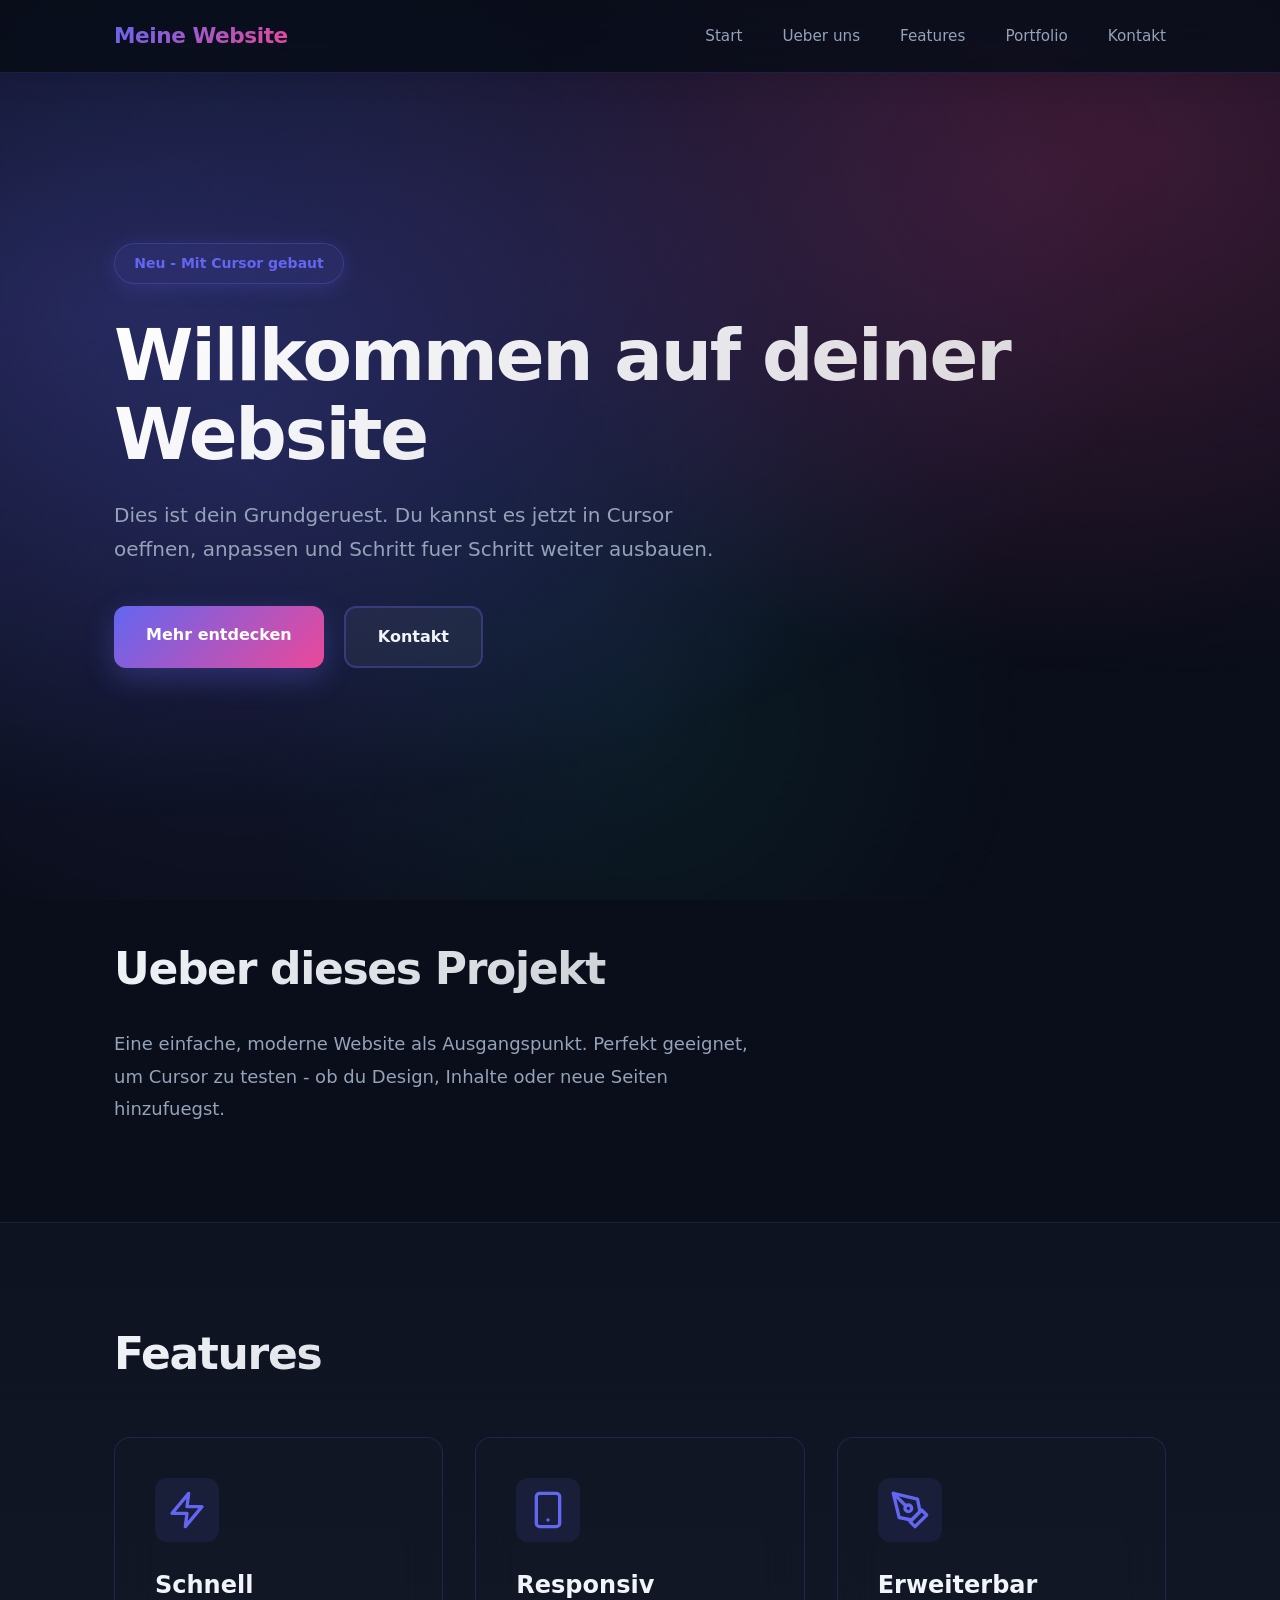
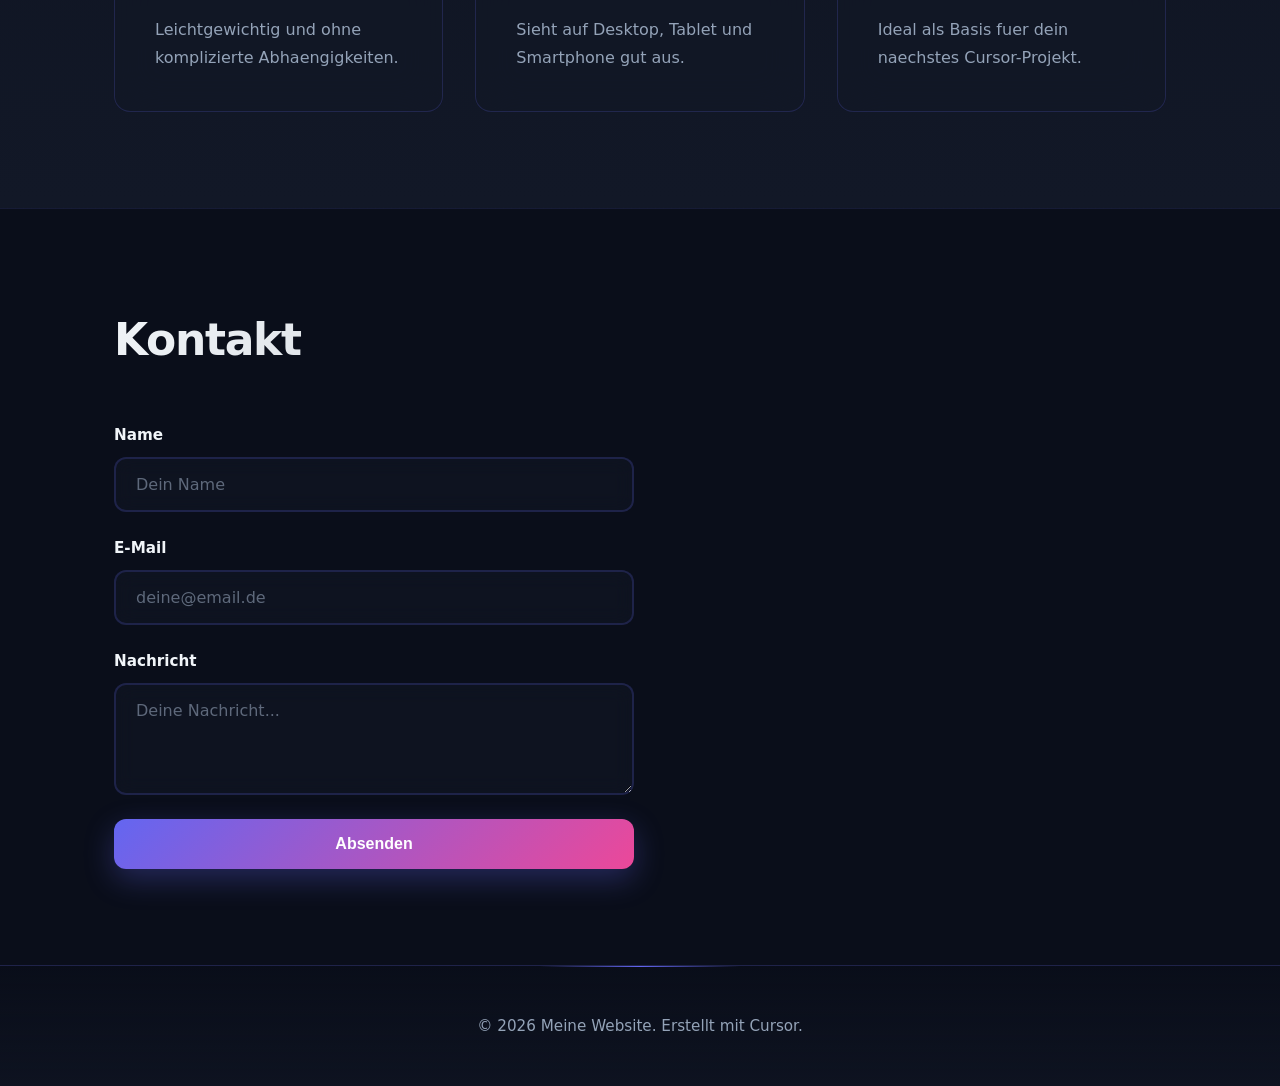
==== commit 6c0c72c9: "Füge Portfolio-Unterseite mit eigenem Farbschema hinzu - Erstelle neue portfolio.html Seite mit umfa" ====
--- a/index.html
+++ b/index.html
@@ -23,6 +23,7 @@
         <li><a href="#home">Start</a></li>
         <li><a href="#about">Ueber uns</a></li>
         <li><a href="#features">Features</a></li>
+        <li><a href="portfolio.html">Portfolio</a></li>
         <li><a href="#contact">Kontakt</a></li>
       </ul>
     </nav>
--- a/css/styles.css
+++ b/css/styles.css
@@ -1,625 +1,629 @@
-: r o o t   { 
-     - - c o l o r - b g :   # 0 a 0 e 1 a ; 
-     - - c o l o r - s u r f a c e :   # 1 2 1 8 2 7 ; 
-     - - c o l o r - s u r f a c e - a l t :   # 1 a 2 2 3 4 ; 
-     - - c o l o r - t e x t :   # f 1 f 5 f 9 ; 
-     - - c o l o r - t e x t - m u t e d :   # 9 4 a 3 b 8 ; 
-     - - c o l o r - p r i m a r y :   # 6 3 6 6 f 1 ; 
-     - - c o l o r - p r i m a r y - h o v e r :   # 4 f 4 6 e 5 ; 
-     - - c o l o r - s e c o n d a r y :   # e c 4 8 9 9 ; 
-     - - c o l o r - a c c e n t :   # 1 4 b 8 a 6 ; 
-     - - c o l o r - b o r d e r :   # 1 e 2 9 3 b ; 
-     - - f o n t - s a n s :   " I n t e r " ,   " S e g o e   U I " ,   s y s t e m - u i ,   - a p p l e - s y s t e m ,   s a n s - s e r i f ; 
-     - - f o n t - d i s p l a y :   " P o p p i n s " ,   v a r ( - - f o n t - s a n s ) ; 
-     - - r a d i u s :   1 6 p x ; 
-     - - r a d i u s - s m :   1 2 p x ; 
-     - - s h a d o w :   0   4 p x   2 4 p x   r g b a ( 0 ,   0 ,   0 ,   0 . 4 ) ; 
-     - - s h a d o w - l g :   0   2 0 p x   6 0 p x   r g b a ( 0 ,   0 ,   0 ,   0 . 6 ) ; 
-     - - g l o w :   0   0   4 0 p x   r g b a ( 9 9 ,   1 0 2 ,   2 4 1 ,   0 . 3 ) ; 
-     - - g l o w - p i n k :   0   0   4 0 p x   r g b a ( 2 3 6 ,   7 2 ,   1 5 3 ,   0 . 3 ) ; 
-     - - c o n t a i n e r :   1 1 0 0 p x ; 
- } 
- 
- * , 
- * : : b e f o r e , 
- * : : a f t e r   { 
-     b o x - s i z i n g :   b o r d e r - b o x ; 
-     m a r g i n :   0 ; 
-     p a d d i n g :   0 ; 
- } 
- 
- h t m l   { 
-     s c r o l l - b e h a v i o r :   s m o o t h ; 
- } 
- 
- b o d y   { 
-     f o n t - f a m i l y :   v a r ( - - f o n t - s a n s ) ; 
-     b a c k g r o u n d :   v a r ( - - c o l o r - b g ) ; 
-     c o l o r :   v a r ( - - c o l o r - t e x t ) ; 
-     l i n e - h e i g h t :   1 . 6 ; 
-     p o s i t i o n :   r e l a t i v e ; 
-     o v e r f l o w - x :   h i d d e n ; 
- } 
- 
- b o d y : : b e f o r e   { 
-     c o n t e n t :   ' ' ; 
-     p o s i t i o n :   f i x e d ; 
-     t o p :   0 ; 
-     l e f t :   0 ; 
-     w i d t h :   1 0 0 % ; 
-     h e i g h t :   1 0 0 % ; 
-     b a c k g r o u n d :   
-         r a d i a l - g r a d i e n t ( c i r c l e   a t   2 0 %   5 0 % ,   r g b a ( 9 9 ,   1 0 2 ,   2 4 1 ,   0 . 1 5 )   0 % ,   t r a n s p a r e n t   5 0 % ) , 
-         r a d i a l - g r a d i e n t ( c i r c l e   a t   8 0 %   2 0 % ,   r g b a ( 2 3 6 ,   7 2 ,   1 5 3 ,   0 . 1 )   0 % ,   t r a n s p a r e n t   4 0 % ) , 
-         r a d i a l - g r a d i e n t ( c i r c l e   a t   5 0 %   8 0 % ,   r g b a ( 2 0 ,   1 8 4 ,   1 6 6 ,   0 . 0 8 )   0 % ,   t r a n s p a r e n t   4 0 % ) ; 
-     p o i n t e r - e v e n t s :   n o n e ; 
-     z - i n d e x :   - 1 ; 
-     a n i m a t i o n :   g r a d i e n t S h i f t   2 0 s   e a s e   i n f i n i t e ; 
- } 
- 
- @ k e y f r a m e s   g r a d i e n t S h i f t   { 
-     0 % ,   1 0 0 %   { 
-         o p a c i t y :   1 ; 
-         t r a n s f o r m :   s c a l e ( 1 )   r o t a t e ( 0 d e g ) ; 
-     } 
-     5 0 %   { 
-         o p a c i t y :   0 . 8 ; 
-         t r a n s f o r m :   s c a l e ( 1 . 1 )   r o t a t e ( 5 d e g ) ; 
-     } 
- } 
- 
- . c o n t a i n e r   { 
-     m a x - w i d t h :   v a r ( - - c o n t a i n e r ) ; 
-     m a r g i n :   0   a u t o ; 
-     p a d d i n g :   0   1 . 5 r e m ; 
- } 
- 
- / *   H e a d e r   &   N a v i g a t i o n   * / 
- . h e a d e r   { 
-     p o s i t i o n :   s t i c k y ; 
-     t o p :   0 ; 
-     z - i n d e x :   1 0 0 ; 
-     b a c k g r o u n d :   r g b a ( 1 0 ,   1 4 ,   2 6 ,   0 . 8 ) ; 
-     b a c k d r o p - f i l t e r :   b l u r ( 2 0 p x )   s a t u r a t e ( 1 8 0 % ) ; 
-     b o r d e r - b o t t o m :   1 p x   s o l i d   r g b a ( 9 9 ,   1 0 2 ,   2 4 1 ,   0 . 2 ) ; 
-     b o x - s h a d o w :   0   4 p x   3 0 p x   r g b a ( 0 ,   0 ,   0 ,   0 . 1 ) ; 
- } 
- 
- . n a v   { 
-     d i s p l a y :   f l e x ; 
-     a l i g n - i t e m s :   c e n t e r ; 
-     j u s t i f y - c o n t e n t :   s p a c e - b e t w e e n ; 
-     h e i g h t :   4 . 5 r e m ; 
- } 
- 
- . l o g o   { 
-     f o n t - w e i g h t :   8 0 0 ; 
-     f o n t - s i z e :   1 . 3 5 r e m ; 
-     f o n t - f a m i l y :   v a r ( - - f o n t - d i s p l a y ) ; 
-     b a c k g r o u n d :   l i n e a r - g r a d i e n t ( 1 3 5 d e g ,   v a r ( - - c o l o r - p r i m a r y )   0 % ,   v a r ( - - c o l o r - s e c o n d a r y )   1 0 0 % ) ; 
-     - w e b k i t - b a c k g r o u n d - c l i p :   t e x t ; 
-     - w e b k i t - t e x t - f i l l - c o l o r :   t r a n s p a r e n t ; 
-     b a c k g r o u n d - c l i p :   t e x t ; 
-     t e x t - d e c o r a t i o n :   n o n e ; 
-     t r a n s i t i o n :   t r a n s f o r m   0 . 3 s   e a s e ; 
-     l e t t e r - s p a c i n g :   - 0 . 0 2 e m ; 
- } 
- 
- . l o g o : h o v e r   { 
-     t r a n s f o r m :   s c a l e ( 1 . 0 5 ) ; 
- } 
- 
- . n a v - l i n k s   { 
-     d i s p l a y :   f l e x ; 
-     g a p :   2 . 5 r e m ; 
-     l i s t - s t y l e :   n o n e ; 
- } 
- 
- . n a v - l i n k s   a   { 
-     c o l o r :   v a r ( - - c o l o r - t e x t - m u t e d ) ; 
-     t e x t - d e c o r a t i o n :   n o n e ; 
-     f o n t - s i z e :   0 . 9 5 r e m ; 
-     f o n t - w e i g h t :   5 0 0 ; 
-     p o s i t i o n :   r e l a t i v e ; 
-     t r a n s i t i o n :   c o l o r   0 . 3 s   e a s e ; 
- } 
- 
- . n a v - l i n k s   a : : a f t e r   { 
-     c o n t e n t :   ' ' ; 
-     p o s i t i o n :   a b s o l u t e ; 
-     b o t t o m :   - 6 p x ; 
-     l e f t :   0 ; 
-     w i d t h :   0 ; 
-     h e i g h t :   2 p x ; 
-     b a c k g r o u n d :   l i n e a r - g r a d i e n t ( 9 0 d e g ,   v a r ( - - c o l o r - p r i m a r y ) ,   v a r ( - - c o l o r - s e c o n d a r y ) ) ; 
-     t r a n s i t i o n :   w i d t h   0 . 3 s   e a s e ; 
- } 
- 
- . n a v - l i n k s   a : h o v e r   { 
-     c o l o r :   v a r ( - - c o l o r - p r i m a r y ) ; 
- } 
- 
- . n a v - l i n k s   a : h o v e r : : a f t e r   { 
-     w i d t h :   1 0 0 % ; 
- } 
- 
- . n a v - t o g g l e   { 
-     d i s p l a y :   n o n e ; 
-     f l e x - d i r e c t i o n :   c o l u m n ; 
-     g a p :   5 p x ; 
-     b a c k g r o u n d :   n o n e ; 
-     b o r d e r :   n o n e ; 
-     c u r s o r :   p o i n t e r ; 
-     p a d d i n g :   4 p x ; 
- } 
- 
- . n a v - t o g g l e   s p a n   { 
-     d i s p l a y :   b l o c k ; 
-     w i d t h :   2 4 p x ; 
-     h e i g h t :   2 p x ; 
-     b a c k g r o u n d :   v a r ( - - c o l o r - t e x t ) ; 
-     b o r d e r - r a d i u s :   2 p x ; 
-     t r a n s i t i o n :   t r a n s f o r m   0 . 3 s ,   o p a c i t y   0 . 3 s ; 
- } 
- 
- / *   H e r o   * / 
- . h e r o   { 
-     m i n - h e i g h t :   8 5 v h ; 
-     d i s p l a y :   f l e x ; 
-     a l i g n - i t e m s :   c e n t e r ; 
-     p o s i t i o n :   r e l a t i v e ; 
-     o v e r f l o w :   h i d d e n ; 
- } 
- 
- . h e r o : : b e f o r e   { 
-     c o n t e n t :   ' ' ; 
-     p o s i t i o n :   a b s o l u t e ; 
-     t o p :   - 5 0 % ; 
-     l e f t :   - 5 0 % ; 
-     w i d t h :   2 0 0 % ; 
-     h e i g h t :   2 0 0 % ; 
-     b a c k g r o u n d :   
-         r a d i a l - g r a d i e n t ( e l l i p s e   a t   3 0 %   4 0 % ,   r g b a ( 9 9 ,   1 0 2 ,   2 4 1 ,   0 . 2 5 )   0 % ,   t r a n s p a r e n t   4 0 % ) , 
-         r a d i a l - g r a d i e n t ( e l l i p s e   a t   7 0 %   3 0 % ,   r g b a ( 2 3 6 ,   7 2 ,   1 5 3 ,   0 . 1 5 )   0 % ,   t r a n s p a r e n t   3 5 % ) ; 
-     a n i m a t i o n :   h e r o G l o w   1 5 s   e a s e - i n - o u t   i n f i n i t e ; 
-     p o i n t e r - e v e n t s :   n o n e ; 
- } 
- 
- @ k e y f r a m e s   h e r o G l o w   { 
-     0 % ,   1 0 0 %   { 
-         t r a n s f o r m :   t r a n s l a t e ( 0 ,   0 )   s c a l e ( 1 ) ; 
-         o p a c i t y :   1 ; 
-     } 
-     5 0 %   { 
-         t r a n s f o r m :   t r a n s l a t e ( 1 0 % ,   1 0 % )   s c a l e ( 1 . 1 ) ; 
-         o p a c i t y :   0 . 8 ; 
-     } 
- } 
- 
- . h e r o - c o n t e n t   { 
-     p a d d i n g :   5 r e m   1 . 5 r e m ; 
-     p o s i t i o n :   r e l a t i v e ; 
-     z - i n d e x :   1 ; 
-     a n i m a t i o n :   f a d e I n U p   1 s   e a s e - o u t ; 
- } 
- 
- @ k e y f r a m e s   f a d e I n U p   { 
-     f r o m   { 
-         o p a c i t y :   0 ; 
-         t r a n s f o r m :   t r a n s l a t e Y ( 3 0 p x ) ; 
-     } 
-     t o   { 
-         o p a c i t y :   1 ; 
-         t r a n s f o r m :   t r a n s l a t e Y ( 0 ) ; 
-     } 
- } 
- 
- . h e r o - b a d g e   { 
-     d i s p l a y :   i n l i n e - f l e x ; 
-     a l i g n - i t e m s :   c e n t e r ; 
-     p a d d i n g :   0 . 5 r e m   1 . 2 r e m ; 
-     b a c k g r o u n d :   r g b a ( 9 9 ,   1 0 2 ,   2 4 1 ,   0 . 1 ) ; 
-     b o r d e r :   1 p x   s o l i d   r g b a ( 9 9 ,   1 0 2 ,   2 4 1 ,   0 . 3 ) ; 
-     b o r d e r - r a d i u s :   9 9 9 p x ; 
-     f o n t - s i z e :   0 . 8 7 5 r e m ; 
-     f o n t - w e i g h t :   6 0 0 ; 
-     c o l o r :   v a r ( - - c o l o r - p r i m a r y ) ; 
-     m a r g i n - b o t t o m :   2 r e m ; 
-     b a c k d r o p - f i l t e r :   b l u r ( 1 0 p x ) ; 
-     b o x - s h a d o w :   0   4 p x   2 0 p x   r g b a ( 9 9 ,   1 0 2 ,   2 4 1 ,   0 . 2 ) ; 
-     a n i m a t i o n :   p u l s e   2 s   e a s e - i n - o u t   i n f i n i t e ; 
- } 
- 
- @ k e y f r a m e s   p u l s e   { 
-     0 % ,   1 0 0 %   { 
-         b o x - s h a d o w :   0   4 p x   2 0 p x   r g b a ( 9 9 ,   1 0 2 ,   2 4 1 ,   0 . 2 ) ; 
-     } 
-     5 0 %   { 
-         b o x - s h a d o w :   0   4 p x   3 0 p x   r g b a ( 9 9 ,   1 0 2 ,   2 4 1 ,   0 . 4 ) ; 
-     } 
- } 
- 
- . h e r o   h 1   { 
-     f o n t - f a m i l y :   v a r ( - - f o n t - d i s p l a y ) ; 
-     f o n t - s i z e :   c l a m p ( 2 . 5 r e m ,   6 v w ,   4 . 5 r e m ) ; 
-     l i n e - h e i g h t :   1 . 1 ; 
-     m a r g i n - b o t t o m :   1 . 5 r e m ; 
-     l e t t e r - s p a c i n g :   - 0 . 0 3 e m ; 
-     f o n t - w e i g h t :   8 0 0 ; 
-     b a c k g r o u n d :   l i n e a r - g r a d i e n t ( 1 3 5 d e g ,   # f f f   0 % ,   r g b a ( 2 5 5 ,   2 5 5 ,   2 5 5 ,   0 . 8 )   1 0 0 % ) ; 
-     - w e b k i t - b a c k g r o u n d - c l i p :   t e x t ; 
-     - w e b k i t - t e x t - f i l l - c o l o r :   t r a n s p a r e n t ; 
-     b a c k g r o u n d - c l i p :   t e x t ; 
- } 
- 
- . h e r o - t e x t   { 
-     f o n t - s i z e :   1 . 2 5 r e m ; 
-     c o l o r :   v a r ( - - c o l o r - t e x t - m u t e d ) ; 
-     m a x - w i d t h :   6 0 0 p x ; 
-     m a r g i n - b o t t o m :   2 . 5 r e m ; 
-     l i n e - h e i g h t :   1 . 7 ; 
- } 
- 
- . h e r o - a c t i o n s   { 
-     d i s p l a y :   f l e x ; 
-     g a p :   1 . 2 5 r e m ; 
-     f l e x - w r a p :   w r a p ; 
- } 
- 
- / *   B u t t o n s   * / 
- . b t n   { 
-     d i s p l a y :   i n l i n e - b l o c k ; 
-     p a d d i n g :   1 r e m   2 r e m ; 
-     b o r d e r - r a d i u s :   v a r ( - - r a d i u s - s m ) ; 
-     f o n t - s i z e :   1 r e m ; 
-     f o n t - w e i g h t :   6 0 0 ; 
-     t e x t - d e c o r a t i o n :   n o n e ; 
-     b o r d e r :   n o n e ; 
-     c u r s o r :   p o i n t e r ; 
-     t r a n s i t i o n :   a l l   0 . 3 s   e a s e ; 
-     p o s i t i o n :   r e l a t i v e ; 
-     o v e r f l o w :   h i d d e n ; 
-     z - i n d e x :   1 ; 
- } 
- 
- . b t n : : b e f o r e   { 
-     c o n t e n t :   ' ' ; 
-     p o s i t i o n :   a b s o l u t e ; 
-     t o p :   5 0 % ; 
-     l e f t :   5 0 % ; 
-     w i d t h :   0 ; 
-     h e i g h t :   0 ; 
-     b o r d e r - r a d i u s :   5 0 % ; 
-     b a c k g r o u n d :   r g b a ( 2 5 5 ,   2 5 5 ,   2 5 5 ,   0 . 2 ) ; 
-     t r a n s f o r m :   t r a n s l a t e ( - 5 0 % ,   - 5 0 % ) ; 
-     t r a n s i t i o n :   w i d t h   0 . 6 s ,   h e i g h t   0 . 6 s ; 
-     z - i n d e x :   - 1 ; 
- } 
- 
- . b t n : h o v e r : : b e f o r e   { 
-     w i d t h :   3 0 0 p x ; 
-     h e i g h t :   3 0 0 p x ; 
- } 
- 
- . b t n : h o v e r   { 
-     t r a n s f o r m :   t r a n s l a t e Y ( - 2 p x ) ; 
- } 
- 
- . b t n : a c t i v e   { 
-     t r a n s f o r m :   t r a n s l a t e Y ( 0 ) ; 
- } 
- 
- . b t n - p r i m a r y   { 
-     b a c k g r o u n d :   l i n e a r - g r a d i e n t ( 1 3 5 d e g ,   v a r ( - - c o l o r - p r i m a r y )   0 % ,   v a r ( - - c o l o r - s e c o n d a r y )   1 0 0 % ) ; 
-     c o l o r :   # f f f ; 
-     b o x - s h a d o w :   0   1 0 p x   3 0 p x   r g b a ( 9 9 ,   1 0 2 ,   2 4 1 ,   0 . 3 ) ; 
- } 
- 
- . b t n - p r i m a r y : h o v e r   { 
-     b o x - s h a d o w :   0   1 5 p x   4 0 p x   r g b a ( 9 9 ,   1 0 2 ,   2 4 1 ,   0 . 5 ) ,   v a r ( - - g l o w ) ; 
- } 
- 
- . b t n - s e c o n d a r y   { 
-     b a c k g r o u n d :   r g b a ( 2 5 5 ,   2 5 5 ,   2 5 5 ,   0 . 0 5 ) ; 
-     c o l o r :   v a r ( - - c o l o r - t e x t ) ; 
-     b o r d e r :   2 p x   s o l i d   r g b a ( 9 9 ,   1 0 2 ,   2 4 1 ,   0 . 3 ) ; 
-     b a c k d r o p - f i l t e r :   b l u r ( 1 0 p x ) ; 
- } 
- 
- . b t n - s e c o n d a r y : h o v e r   { 
-     b a c k g r o u n d :   r g b a ( 2 5 5 ,   2 5 5 ,   2 5 5 ,   0 . 1 ) ; 
-     b o r d e r - c o l o r :   r g b a ( 9 9 ,   1 0 2 ,   2 4 1 ,   0 . 6 ) ; 
-     b o x - s h a d o w :   0   1 0 p x   3 0 p x   r g b a ( 9 9 ,   1 0 2 ,   2 4 1 ,   0 . 2 ) ; 
- } 
- 
- / *   S e c t i o n s   * / 
- . s e c t i o n   { 
-     p a d d i n g :   6 r e m   0 ; 
-     p o s i t i o n :   r e l a t i v e ; 
- } 
- 
- . s e c t i o n - a l t   { 
-     b a c k g r o u n d :   l i n e a r - g r a d i e n t ( 1 8 0 d e g ,   r g b a ( 1 8 ,   2 4 ,   3 9 ,   0 . 5 )   0 % ,   r g b a ( 2 6 ,   3 4 ,   5 2 ,   0 . 5 )   1 0 0 % ) ; 
-     b o r d e r - t o p :   1 p x   s o l i d   r g b a ( 9 9 ,   1 0 2 ,   2 4 1 ,   0 . 1 ) ; 
-     b o r d e r - b o t t o m :   1 p x   s o l i d   r g b a ( 9 9 ,   1 0 2 ,   2 4 1 ,   0 . 1 ) ; 
- } 
- 
- . s e c t i o n   h 2   { 
-     f o n t - f a m i l y :   v a r ( - - f o n t - d i s p l a y ) ; 
-     f o n t - s i z e :   2 . 7 5 r e m ; 
-     m a r g i n - b o t t o m :   1 . 5 r e m ; 
-     l e t t e r - s p a c i n g :   - 0 . 0 3 e m ; 
-     f o n t - w e i g h t :   7 0 0 ; 
-     b a c k g r o u n d :   l i n e a r - g r a d i e n t ( 1 3 5 d e g ,   v a r ( - - c o l o r - t e x t )   0 % ,   r g b a ( 2 4 1 ,   2 4 5 ,   2 4 9 ,   0 . 7 )   1 0 0 % ) ; 
-     - w e b k i t - b a c k g r o u n d - c l i p :   t e x t ; 
-     - w e b k i t - t e x t - f i l l - c o l o r :   t r a n s p a r e n t ; 
-     b a c k g r o u n d - c l i p :   t e x t ; 
- } 
- 
- . s e c t i o n   >   . c o n t a i n e r   >   p   { 
-     c o l o r :   v a r ( - - c o l o r - t e x t - m u t e d ) ; 
-     m a x - w i d t h :   6 5 0 p x ; 
-     f o n t - s i z e :   1 . 1 2 5 r e m ; 
-     l i n e - h e i g h t :   1 . 8 ; 
- } 
- 
- / *   F e a t u r e   C a r d s   * / 
- . f e a t u r e s - g r i d   { 
-     d i s p l a y :   g r i d ; 
-     g r i d - t e m p l a t e - c o l u m n s :   r e p e a t ( a u t o - f i t ,   m i n m a x ( 2 8 0 p x ,   1 f r ) ) ; 
-     g a p :   2 r e m ; 
-     m a r g i n - t o p :   3 r e m ; 
- } 
- 
- . c a r d   { 
-     b a c k g r o u n d :   r g b a ( 1 8 ,   2 4 ,   3 9 ,   0 . 5 ) ; 
-     b a c k d r o p - f i l t e r :   b l u r ( 2 0 p x ) ; 
-     b o r d e r :   1 p x   s o l i d   r g b a ( 9 9 ,   1 0 2 ,   2 4 1 ,   0 . 2 ) ; 
-     b o r d e r - r a d i u s :   v a r ( - - r a d i u s ) ; 
-     p a d d i n g :   2 . 5 r e m ; 
-     t r a n s i t i o n :   a l l   0 . 4 s   c u b i c - b e z i e r ( 0 . 4 ,   0 ,   0 . 2 ,   1 ) ; 
-     p o s i t i o n :   r e l a t i v e ; 
-     o v e r f l o w :   h i d d e n ; 
- } 
- 
- . c a r d : : b e f o r e   { 
-     c o n t e n t :   ' ' ; 
-     p o s i t i o n :   a b s o l u t e ; 
-     t o p :   0 ; 
-     l e f t :   0 ; 
-     r i g h t :   0 ; 
-     h e i g h t :   3 p x ; 
-     b a c k g r o u n d :   l i n e a r - g r a d i e n t ( 9 0 d e g ,   v a r ( - - c o l o r - p r i m a r y ) ,   v a r ( - - c o l o r - s e c o n d a r y ) ,   v a r ( - - c o l o r - a c c e n t ) ) ; 
-     t r a n s f o r m :   t r a n s l a t e X ( - 1 0 0 % ) ; 
-     t r a n s i t i o n :   t r a n s f o r m   0 . 6 s   e a s e ; 
- } 
- 
- . c a r d : h o v e r : : b e f o r e   { 
-     t r a n s f o r m :   t r a n s l a t e X ( 0 ) ; 
- } 
- 
- . c a r d : : a f t e r   { 
-     c o n t e n t :   ' ' ; 
-     p o s i t i o n :   a b s o l u t e ; 
-     t o p :   - 5 0 % ; 
-     l e f t :   - 5 0 % ; 
-     w i d t h :   2 0 0 % ; 
-     h e i g h t :   2 0 0 % ; 
-     b a c k g r o u n d :   r a d i a l - g r a d i e n t ( c i r c l e ,   r g b a ( 9 9 ,   1 0 2 ,   2 4 1 ,   0 . 1 )   0 % ,   t r a n s p a r e n t   7 0 % ) ; 
-     o p a c i t y :   0 ; 
-     t r a n s i t i o n :   o p a c i t y   0 . 4 s ; 
- } 
- 
- . c a r d : h o v e r   { 
-     b o r d e r - c o l o r :   r g b a ( 9 9 ,   1 0 2 ,   2 4 1 ,   0 . 5 ) ; 
-     b o x - s h a d o w :   v a r ( - - s h a d o w - l g ) ,   v a r ( - - g l o w ) ; 
-     t r a n s f o r m :   t r a n s l a t e Y ( - 8 p x ) ; 
- } 
- 
- . c a r d : h o v e r : : a f t e r   { 
-     o p a c i t y :   1 ; 
- } 
- 
- . c a r d - i c o n   { 
-     w i d t h :   6 4 p x ; 
-     h e i g h t :   6 4 p x ; 
-     m a r g i n - b o t t o m :   1 . 5 r e m ; 
-     c o l o r :   v a r ( - - c o l o r - p r i m a r y ) ; 
-     d i s p l a y :   f l e x ; 
-     a l i g n - i t e m s :   c e n t e r ; 
-     j u s t i f y - c o n t e n t :   c e n t e r ; 
-     b a c k g r o u n d :   r g b a ( 9 9 ,   1 0 2 ,   2 4 1 ,   0 . 1 ) ; 
-     b o r d e r - r a d i u s :   1 2 p x ; 
-     t r a n s i t i o n :   a l l   0 . 4 s   e a s e ; 
-     p o s i t i o n :   r e l a t i v e ; 
-     z - i n d e x :   1 ; 
- } 
- 
- . c a r d : h o v e r   . c a r d - i c o n   { 
-     b a c k g r o u n d :   r g b a ( 9 9 ,   1 0 2 ,   2 4 1 ,   0 . 2 ) ; 
-     t r a n s f o r m :   s c a l e ( 1 . 1 )   r o t a t e ( 5 d e g ) ; 
-     b o x - s h a d o w :   0   8 p x   2 5 p x   r g b a ( 9 9 ,   1 0 2 ,   2 4 1 ,   0 . 3 ) ; 
- } 
- 
- . c a r d - i c o n   s v g   { 
-     w i d t h :   1 0 0 % ; 
-     h e i g h t :   1 0 0 % ; 
-     p a d d i n g :   1 2 p x ; 
- } 
- 
- . c a r d   h 3   { 
-     m a r g i n - b o t t o m :   0 . 7 5 r e m ; 
-     f o n t - s i z e :   1 . 5 r e m ; 
-     f o n t - w e i g h t :   7 0 0 ; 
-     f o n t - f a m i l y :   v a r ( - - f o n t - d i s p l a y ) ; 
-     p o s i t i o n :   r e l a t i v e ; 
-     z - i n d e x :   1 ; 
- } 
- 
- . c a r d   p   { 
-     c o l o r :   v a r ( - - c o l o r - t e x t - m u t e d ) ; 
-     f o n t - s i z e :   1 r e m ; 
-     l i n e - h e i g h t :   1 . 7 ; 
-     p o s i t i o n :   r e l a t i v e ; 
-     z - i n d e x :   1 ; 
- } 
- 
- / *   C o n t a c t   F o r m   * / 
- . c o n t a c t - f o r m   { 
-     m a x - w i d t h :   5 2 0 p x ; 
-     m a r g i n - t o p :   3 r e m ; 
-     d i s p l a y :   f l e x ; 
-     f l e x - d i r e c t i o n :   c o l u m n ; 
-     g a p :   1 . 5 r e m ; 
- } 
- 
- . f o r m - g r o u p   { 
-     d i s p l a y :   f l e x ; 
-     f l e x - d i r e c t i o n :   c o l u m n ; 
-     g a p :   0 . 6 r e m ; 
- } 
- 
- . f o r m - g r o u p   l a b e l   { 
-     f o n t - s i z e :   0 . 9 5 r e m ; 
-     f o n t - w e i g h t :   6 0 0 ; 
-     c o l o r :   v a r ( - - c o l o r - t e x t ) ; 
- } 
- 
- . f o r m - g r o u p   i n p u t , 
- . f o r m - g r o u p   t e x t a r e a   { 
-     p a d d i n g :   1 r e m   1 . 2 5 r e m ; 
-     b a c k g r o u n d :   r g b a ( 1 8 ,   2 4 ,   3 9 ,   0 . 5 ) ; 
-     b a c k d r o p - f i l t e r :   b l u r ( 1 0 p x ) ; 
-     b o r d e r :   2 p x   s o l i d   r g b a ( 9 9 ,   1 0 2 ,   2 4 1 ,   0 . 2 ) ; 
-     b o r d e r - r a d i u s :   v a r ( - - r a d i u s - s m ) ; 
-     c o l o r :   v a r ( - - c o l o r - t e x t ) ; 
-     f o n t - f a m i l y :   i n h e r i t ; 
-     f o n t - s i z e :   1 r e m ; 
-     t r a n s i t i o n :   a l l   0 . 3 s   e a s e ; 
- } 
- 
- . f o r m - g r o u p   i n p u t : f o c u s , 
- . f o r m - g r o u p   t e x t a r e a : f o c u s   { 
-     o u t l i n e :   n o n e ; 
-     b o r d e r - c o l o r :   v a r ( - - c o l o r - p r i m a r y ) ; 
-     b a c k g r o u n d :   r g b a ( 1 8 ,   2 4 ,   3 9 ,   0 . 8 ) ; 
-     b o x - s h a d o w :   0   0   0   4 p x   r g b a ( 9 9 ,   1 0 2 ,   2 4 1 ,   0 . 1 ) ,   0   8 p x   2 4 p x   r g b a ( 9 9 ,   1 0 2 ,   2 4 1 ,   0 . 2 ) ; 
- } 
- 
- . f o r m - g r o u p   i n p u t : : p l a c e h o l d e r , 
- . f o r m - g r o u p   t e x t a r e a : : p l a c e h o l d e r   { 
-     c o l o r :   v a r ( - - c o l o r - t e x t - m u t e d ) ; 
-     o p a c i t y :   0 . 6 ; 
- } 
- 
- . f o r m - f e e d b a c k   { 
-     m a r g i n - t o p :   1 r e m ; 
-     p a d d i n g :   1 r e m   1 . 2 5 r e m ; 
-     b o r d e r - r a d i u s :   v a r ( - - r a d i u s - s m ) ; 
-     b a c k g r o u n d :   r g b a ( 3 4 ,   1 9 7 ,   9 4 ,   0 . 1 5 ) ; 
-     b o r d e r :   1 p x   s o l i d   r g b a ( 3 4 ,   1 9 7 ,   9 4 ,   0 . 3 ) ; 
-     c o l o r :   # 4 a d e 8 0 ; 
-     f o n t - s i z e :   1 r e m ; 
-     f o n t - w e i g h t :   5 0 0 ; 
-     b a c k d r o p - f i l t e r :   b l u r ( 1 0 p x ) ; 
- } 
- 
- / *   F o o t e r   * / 
- . f o o t e r   { 
-     p a d d i n g :   3 r e m   0 ; 
-     b o r d e r - t o p :   1 p x   s o l i d   r g b a ( 9 9 ,   1 0 2 ,   2 4 1 ,   0 . 2 ) ; 
-     t e x t - a l i g n :   c e n t e r ; 
-     c o l o r :   v a r ( - - c o l o r - t e x t - m u t e d ) ; 
-     f o n t - s i z e :   0 . 9 5 r e m ; 
-     b a c k g r o u n d :   l i n e a r - g r a d i e n t ( 1 8 0 d e g ,   t r a n s p a r e n t   0 % ,   r g b a ( 1 8 ,   2 4 ,   3 9 ,   0 . 5 )   1 0 0 % ) ; 
-     p o s i t i o n :   r e l a t i v e ; 
- } 
- 
- . f o o t e r : : b e f o r e   { 
-     c o n t e n t :   ' ' ; 
-     p o s i t i o n :   a b s o l u t e ; 
-     t o p :   0 ; 
-     l e f t :   5 0 % ; 
-     t r a n s f o r m :   t r a n s l a t e X ( - 5 0 % ) ; 
-     w i d t h :   2 0 0 p x ; 
-     h e i g h t :   1 p x ; 
-     b a c k g r o u n d :   l i n e a r - g r a d i e n t ( 9 0 d e g ,   t r a n s p a r e n t ,   v a r ( - - c o l o r - p r i m a r y ) ,   t r a n s p a r e n t ) ; 
- } 
- 
- / *   M o b i l e   * / 
- @ m e d i a   ( m a x - w i d t h :   7 6 8 p x )   { 
-     . n a v - t o g g l e   { 
-         d i s p l a y :   f l e x ; 
-         z - i n d e x :   1 0 1 ; 
-     } 
- 
-     . n a v - l i n k s   { 
-         p o s i t i o n :   f i x e d ; 
-         t o p :   4 . 5 r e m ; 
-         l e f t :   0 ; 
-         r i g h t :   0 ; 
-         f l e x - d i r e c t i o n :   c o l u m n ; 
-         g a p :   0 ; 
-         b a c k g r o u n d :   r g b a ( 1 8 ,   2 4 ,   3 9 ,   0 . 9 8 ) ; 
-         b a c k d r o p - f i l t e r :   b l u r ( 2 0 p x ) ; 
-         b o r d e r - b o t t o m :   1 p x   s o l i d   r g b a ( 9 9 ,   1 0 2 ,   2 4 1 ,   0 . 3 ) ; 
-         p a d d i n g :   1 . 5 r e m   0 ; 
-         t r a n s f o r m :   t r a n s l a t e Y ( - 1 2 0 % ) ; 
-         o p a c i t y :   0 ; 
-         p o i n t e r - e v e n t s :   n o n e ; 
-         t r a n s i t i o n :   t r a n s f o r m   0 . 3 s   c u b i c - b e z i e r ( 0 . 4 ,   0 ,   0 . 2 ,   1 ) ,   o p a c i t y   0 . 3 s ; 
-         b o x - s h a d o w :   0   1 0 p x   4 0 p x   r g b a ( 0 ,   0 ,   0 ,   0 . 5 ) ; 
-     } 
- 
-     . n a v - l i n k s . o p e n   { 
-         t r a n s f o r m :   t r a n s l a t e Y ( 0 ) ; 
-         o p a c i t y :   1 ; 
-         p o i n t e r - e v e n t s :   a u t o ; 
-     } 
- 
-     . n a v - l i n k s   l i   a   { 
-         d i s p l a y :   b l o c k ; 
-         p a d d i n g :   1 r e m   1 . 5 r e m ; 
-         f o n t - s i z e :   1 . 1 r e m ; 
-     } 
- 
-     . n a v - l i n k s   l i   a : : a f t e r   { 
-         d i s p l a y :   n o n e ; 
-     } 
- 
-     . n a v - t o g g l e . a c t i v e   s p a n : n t h - c h i l d ( 1 )   { 
-         t r a n s f o r m :   t r a n s l a t e Y ( 7 p x )   r o t a t e ( 4 5 d e g ) ; 
-     } 
- 
-     . n a v - t o g g l e . a c t i v e   s p a n : n t h - c h i l d ( 2 )   { 
-         o p a c i t y :   0 ; 
-     } 
- 
-     . n a v - t o g g l e . a c t i v e   s p a n : n t h - c h i l d ( 3 )   { 
-         t r a n s f o r m :   t r a n s l a t e Y ( - 7 p x )   r o t a t e ( - 4 5 d e g ) ; 
-     } 
- 
-     . h e r o   h 1   { 
-         f o n t - s i z e :   c l a m p ( 2 r e m ,   8 v w ,   3 r e m ) ; 
-     } 
- 
-     . s e c t i o n   h 2   { 
-         f o n t - s i z e :   2 r e m ; 
-     } 
- 
-     . f e a t u r e s - g r i d   { 
-         g r i d - t e m p l a t e - c o l u m n s :   1 f r ; 
-         g a p :   1 . 5 r e m ; 
-     } 
- 
-     . h e r o - a c t i o n s   { 
-         f l e x - d i r e c t i o n :   c o l u m n ; 
-         w i d t h :   1 0 0 % ; 
-     } 
- 
-     . b t n   { 
-         w i d t h :   1 0 0 % ; 
-         t e x t - a l i g n :   c e n t e r ; 
-     } 
- } 
- +:root {
+  --color-bg: #0a0e1a;
+  --color-surface: #121827;
+  --color-surface-alt: #1a2234;
+  --color-text: #f1f5f9;
+  --color-text-muted: #94a3b8;
+  --color-primary: #6366f1;
+  --color-primary-hover: #4f46e5;
+  --color-secondary: #ec4899;
+  --color-accent: #14b8a6;
+  --color-border: #1e293b;
+  --font-sans: "Inter", "Segoe UI", system-ui, -apple-system, sans-serif;
+  --font-display: "Poppins", var(--font-sans);
+  --radius: 16px;
+  --radius-sm: 12px;
+  --shadow: 0 4px 24px rgba(0, 0, 0, 0.4);
+  --shadow-lg: 0 20px 60px rgba(0, 0, 0, 0.6);
+  --glow: 0 0 40px rgba(99, 102, 241, 0.3);
+  --glow-pink: 0 0 40px rgba(236, 72, 153, 0.3);
+  --container: 1100px;
+}
+
+*,
+*::before,
+*::after {
+  box-sizing: border-box;
+  margin: 0;
+  padding: 0;
+}
+
+html {
+  scroll-behavior: smooth;
+}
+
+body {
+  font-family: var(--font-sans);
+  background: var(--color-bg);
+  color: var(--color-text);
+  line-height: 1.6;
+  position: relative;
+  overflow-x: hidden;
+}
+
+body::before {
+  content: '';
+  position: fixed;
+  top: 0;
+  left: 0;
+  width: 100%;
+  height: 100%;
+  background: 
+    radial-gradient(circle at 20% 50%, rgba(99, 102, 241, 0.15) 0%, transparent 50%),
+    radial-gradient(circle at 80% 20%, rgba(236, 72, 153, 0.1) 0%, transparent 40%),
+    radial-gradient(circle at 50% 80%, rgba(20, 184, 166, 0.08) 0%, transparent 40%);
+  pointer-events: none;
+  z-index: -1;
+  animation: gradientShift 20s ease infinite;
+}
+
+@keyframes gradientShift {
+  0%, 100% {
+    opacity: 1;
+    transform: scale(1) rotate(0deg);
+  }
+  50% {
+    opacity: 0.8;
+    transform: scale(1.1) rotate(5deg);
+  }
+}
+
+.container {
+  max-width: var(--container);
+  margin: 0 auto;
+  padding: 0 1.5rem;
+}
+
+/* Header & Navigation */
+.header {
+  position: sticky;
+  top: 0;
+  z-index: 100;
+  background: rgba(10, 14, 26, 0.8);
+  backdrop-filter: blur(20px) saturate(180%);
+  border-bottom: 1px solid rgba(99, 102, 241, 0.2);
+  box-shadow: 0 4px 30px rgba(0, 0, 0, 0.1);
+}
+
+.nav {
+  display: flex;
+  align-items: center;
+  justify-content: space-between;
+  height: 4.5rem;
+}
+
+.logo {
+  font-weight: 800;
+  font-size: 1.35rem;
+  font-family: var(--font-display);
+  background: linear-gradient(135deg, var(--color-primary) 0%, var(--color-secondary) 100%);
+  -webkit-background-clip: text;
+  -webkit-text-fill-color: transparent;
+  background-clip: text;
+  text-decoration: none;
+  transition: transform 0.3s ease;
+  letter-spacing: -0.02em;
+}
+
+.logo:hover {
+  transform: scale(1.05);
+}
+
+.nav-links {
+  display: flex;
+  gap: 2.5rem;
+  list-style: none;
+}
+
+.nav-links a {
+  color: var(--color-text-muted);
+  text-decoration: none;
+  font-size: 0.95rem;
+  font-weight: 500;
+  position: relative;
+  transition: color 0.3s ease;
+}
+
+.nav-links a::after {
+  content: '';
+  position: absolute;
+  bottom: -6px;
+  left: 0;
+  width: 0;
+  height: 2px;
+  background: linear-gradient(90deg, var(--color-primary), var(--color-secondary));
+  transition: width 0.3s ease;
+}
+
+.nav-links a:hover {
+  color: var(--color-primary);
+}
+
+.nav-links a:hover::after {
+  width: 100%;
+}
+
+.nav-links a.active {
+  color: var(--color-primary);
+  font-weight: 600;
+}
+
+.nav-toggle {
+  display: none;
+  flex-direction: column;
+  gap: 5px;
+  background: none;
+  border: none;
+  cursor: pointer;
+  padding: 4px;
+}
+
+.nav-toggle span {
+  display: block;
+  width: 24px;
+  height: 2px;
+  background: var(--color-text);
+  border-radius: 2px;
+  transition: transform 0.3s, opacity 0.3s;
+}
+
+/* Hero */
+.hero {
+  min-height: 85vh;
+  display: flex;
+  align-items: center;
+  position: relative;
+  overflow: hidden;
+}
+
+.hero::before {
+  content: '';
+  position: absolute;
+  top: -50%;
+  left: -50%;
+  width: 200%;
+  height: 200%;
+  background: 
+    radial-gradient(ellipse at 30% 40%, rgba(99, 102, 241, 0.25) 0%, transparent 40%),
+    radial-gradient(ellipse at 70% 30%, rgba(236, 72, 153, 0.15) 0%, transparent 35%);
+  animation: heroGlow 15s ease-in-out infinite;
+  pointer-events: none;
+}
+
+@keyframes heroGlow {
+  0%, 100% {
+    transform: translate(0, 0) scale(1);
+    opacity: 1;
+  }
+  50% {
+    transform: translate(10%, 10%) scale(1.1);
+    opacity: 0.8;
+  }
+}
+
+.hero-content {
+  padding: 5rem 1.5rem;
+  position: relative;
+  z-index: 1;
+  animation: fadeInUp 1s ease-out;
+}
+
+@keyframes fadeInUp {
+  from {
+    opacity: 0;
+    transform: translateY(30px);
+  }
+  to {
+    opacity: 1;
+    transform: translateY(0);
+  }
+}
+
+.hero-badge {
+  display: inline-flex;
+  align-items: center;
+  padding: 0.5rem 1.2rem;
+  background: rgba(99, 102, 241, 0.1);
+  border: 1px solid rgba(99, 102, 241, 0.3);
+  border-radius: 999px;
+  font-size: 0.875rem;
+  font-weight: 600;
+  color: var(--color-primary);
+  margin-bottom: 2rem;
+  backdrop-filter: blur(10px);
+  box-shadow: 0 4px 20px rgba(99, 102, 241, 0.2);
+  animation: pulse 2s ease-in-out infinite;
+}
+
+@keyframes pulse {
+  0%, 100% {
+    box-shadow: 0 4px 20px rgba(99, 102, 241, 0.2);
+  }
+  50% {
+    box-shadow: 0 4px 30px rgba(99, 102, 241, 0.4);
+  }
+}
+
+.hero h1 {
+  font-family: var(--font-display);
+  font-size: clamp(2.5rem, 6vw, 4.5rem);
+  line-height: 1.1;
+  margin-bottom: 1.5rem;
+  letter-spacing: -0.03em;
+  font-weight: 800;
+  background: linear-gradient(135deg, #fff 0%, rgba(255, 255, 255, 0.8) 100%);
+  -webkit-background-clip: text;
+  -webkit-text-fill-color: transparent;
+  background-clip: text;
+}
+
+.hero-text {
+  font-size: 1.25rem;
+  color: var(--color-text-muted);
+  max-width: 600px;
+  margin-bottom: 2.5rem;
+  line-height: 1.7;
+}
+
+.hero-actions {
+  display: flex;
+  gap: 1.25rem;
+  flex-wrap: wrap;
+}
+
+/* Buttons */
+.btn {
+  display: inline-block;
+  padding: 1rem 2rem;
+  border-radius: var(--radius-sm);
+  font-size: 1rem;
+  font-weight: 600;
+  text-decoration: none;
+  border: none;
+  cursor: pointer;
+  transition: all 0.3s ease;
+  position: relative;
+  overflow: hidden;
+  z-index: 1;
+}
+
+.btn::before {
+  content: '';
+  position: absolute;
+  top: 50%;
+  left: 50%;
+  width: 0;
+  height: 0;
+  border-radius: 50%;
+  background: rgba(255, 255, 255, 0.2);
+  transform: translate(-50%, -50%);
+  transition: width 0.6s, height 0.6s;
+  z-index: -1;
+}
+
+.btn:hover::before {
+  width: 300px;
+  height: 300px;
+}
+
+.btn:hover {
+  transform: translateY(-2px);
+}
+
+.btn:active {
+  transform: translateY(0);
+}
+
+.btn-primary {
+  background: linear-gradient(135deg, var(--color-primary) 0%, var(--color-secondary) 100%);
+  color: #fff;
+  box-shadow: 0 10px 30px rgba(99, 102, 241, 0.3);
+}
+
+.btn-primary:hover {
+  box-shadow: 0 15px 40px rgba(99, 102, 241, 0.5), var(--glow);
+}
+
+.btn-secondary {
+  background: rgba(255, 255, 255, 0.05);
+  color: var(--color-text);
+  border: 2px solid rgba(99, 102, 241, 0.3);
+  backdrop-filter: blur(10px);
+}
+
+.btn-secondary:hover {
+  background: rgba(255, 255, 255, 0.1);
+  border-color: rgba(99, 102, 241, 0.6);
+  box-shadow: 0 10px 30px rgba(99, 102, 241, 0.2);
+}
+
+/* Sections */
+.section {
+  padding: 6rem 0;
+  position: relative;
+}
+
+.section-alt {
+  background: linear-gradient(180deg, rgba(18, 24, 39, 0.5) 0%, rgba(26, 34, 52, 0.5) 100%);
+  border-top: 1px solid rgba(99, 102, 241, 0.1);
+  border-bottom: 1px solid rgba(99, 102, 241, 0.1);
+}
+
+.section h2 {
+  font-family: var(--font-display);
+  font-size: 2.75rem;
+  margin-bottom: 1.5rem;
+  letter-spacing: -0.03em;
+  font-weight: 700;
+  background: linear-gradient(135deg, var(--color-text) 0%, rgba(241, 245, 249, 0.7) 100%);
+  -webkit-background-clip: text;
+  -webkit-text-fill-color: transparent;
+  background-clip: text;
+}
+
+.section > .container > p {
+  color: var(--color-text-muted);
+  max-width: 650px;
+  font-size: 1.125rem;
+  line-height: 1.8;
+}
+
+/* Feature Cards */
+.features-grid {
+  display: grid;
+  grid-template-columns: repeat(auto-fit, minmax(280px, 1fr));
+  gap: 2rem;
+  margin-top: 3rem;
+}
+
+.card {
+  background: rgba(18, 24, 39, 0.5);
+  backdrop-filter: blur(20px);
+  border: 1px solid rgba(99, 102, 241, 0.2);
+  border-radius: var(--radius);
+  padding: 2.5rem;
+  transition: all 0.4s cubic-bezier(0.4, 0, 0.2, 1);
+  position: relative;
+  overflow: hidden;
+}
+
+.card::before {
+  content: '';
+  position: absolute;
+  top: 0;
+  left: 0;
+  right: 0;
+  height: 3px;
+  background: linear-gradient(90deg, var(--color-primary), var(--color-secondary), var(--color-accent));
+  transform: translateX(-100%);
+  transition: transform 0.6s ease;
+}
+
+.card:hover::before {
+  transform: translateX(0);
+}
+
+.card::after {
+  content: '';
+  position: absolute;
+  top: -50%;
+  left: -50%;
+  width: 200%;
+  height: 200%;
+  background: radial-gradient(circle, rgba(99, 102, 241, 0.1) 0%, transparent 70%);
+  opacity: 0;
+  transition: opacity 0.4s;
+}
+
+.card:hover {
+  border-color: rgba(99, 102, 241, 0.5);
+  box-shadow: var(--shadow-lg), var(--glow);
+  transform: translateY(-8px);
+}
+
+.card:hover::after {
+  opacity: 1;
+}
+
+.card-icon {
+  width: 64px;
+  height: 64px;
+  margin-bottom: 1.5rem;
+  color: var(--color-primary);
+  display: flex;
+  align-items: center;
+  justify-content: center;
+  background: rgba(99, 102, 241, 0.1);
+  border-radius: 12px;
+  transition: all 0.4s ease;
+  position: relative;
+  z-index: 1;
+}
+
+.card:hover .card-icon {
+  background: rgba(99, 102, 241, 0.2);
+  transform: scale(1.1) rotate(5deg);
+  box-shadow: 0 8px 25px rgba(99, 102, 241, 0.3);
+}
+
+.card-icon svg {
+  width: 100%;
+  height: 100%;
+  padding: 12px;
+}
+
+.card h3 {
+  margin-bottom: 0.75rem;
+  font-size: 1.5rem;
+  font-weight: 700;
+  font-family: var(--font-display);
+  position: relative;
+  z-index: 1;
+}
+
+.card p {
+  color: var(--color-text-muted);
+  font-size: 1rem;
+  line-height: 1.7;
+  position: relative;
+  z-index: 1;
+}
+
+/* Contact Form */
+.contact-form {
+  max-width: 520px;
+  margin-top: 3rem;
+  display: flex;
+  flex-direction: column;
+  gap: 1.5rem;
+}
+
+.form-group {
+  display: flex;
+  flex-direction: column;
+  gap: 0.6rem;
+}
+
+.form-group label {
+  font-size: 0.95rem;
+  font-weight: 600;
+  color: var(--color-text);
+}
+
+.form-group input,
+.form-group textarea {
+  padding: 1rem 1.25rem;
+  background: rgba(18, 24, 39, 0.5);
+  backdrop-filter: blur(10px);
+  border: 2px solid rgba(99, 102, 241, 0.2);
+  border-radius: var(--radius-sm);
+  color: var(--color-text);
+  font-family: inherit;
+  font-size: 1rem;
+  transition: all 0.3s ease;
+}
+
+.form-group input:focus,
+.form-group textarea:focus {
+  outline: none;
+  border-color: var(--color-primary);
+  background: rgba(18, 24, 39, 0.8);
+  box-shadow: 0 0 0 4px rgba(99, 102, 241, 0.1), 0 8px 24px rgba(99, 102, 241, 0.2);
+}
+
+.form-group input::placeholder,
+.form-group textarea::placeholder {
+  color: var(--color-text-muted);
+  opacity: 0.6;
+}
+
+.form-feedback {
+  margin-top: 1rem;
+  padding: 1rem 1.25rem;
+  border-radius: var(--radius-sm);
+  background: rgba(34, 197, 94, 0.15);
+  border: 1px solid rgba(34, 197, 94, 0.3);
+  color: #4ade80;
+  font-size: 1rem;
+  font-weight: 500;
+  backdrop-filter: blur(10px);
+}
+
+/* Footer */
+.footer {
+  padding: 3rem 0;
+  border-top: 1px solid rgba(99, 102, 241, 0.2);
+  text-align: center;
+  color: var(--color-text-muted);
+  font-size: 0.95rem;
+  background: linear-gradient(180deg, transparent 0%, rgba(18, 24, 39, 0.5) 100%);
+  position: relative;
+}
+
+.footer::before {
+  content: '';
+  position: absolute;
+  top: 0;
+  left: 50%;
+  transform: translateX(-50%);
+  width: 200px;
+  height: 1px;
+  background: linear-gradient(90deg, transparent, var(--color-primary), transparent);
+}
+
+/* Mobile */
+@media (max-width: 768px) {
+  .nav-toggle {
+    display: flex;
+    z-index: 101;
+  }
+
+  .nav-links {
+    position: fixed;
+    top: 4.5rem;
+    left: 0;
+    right: 0;
+    flex-direction: column;
+    gap: 0;
+    background: rgba(18, 24, 39, 0.98);
+    backdrop-filter: blur(20px);
+    border-bottom: 1px solid rgba(99, 102, 241, 0.3);
+    padding: 1.5rem 0;
+    transform: translateY(-120%);
+    opacity: 0;
+    pointer-events: none;
+    transition: transform 0.3s cubic-bezier(0.4, 0, 0.2, 1), opacity 0.3s;
+    box-shadow: 0 10px 40px rgba(0, 0, 0, 0.5);
+  }
+
+  .nav-links.open {
+    transform: translateY(0);
+    opacity: 1;
+    pointer-events: auto;
+  }
+
+  .nav-links li a {
+    display: block;
+    padding: 1rem 1.5rem;
+    font-size: 1.1rem;
+  }
+
+  .nav-links li a::after {
+    display: none;
+  }
+
+  .nav-toggle.active span:nth-child(1) {
+    transform: translateY(7px) rotate(45deg);
+  }
+
+  .nav-toggle.active span:nth-child(2) {
+    opacity: 0;
+  }
+
+  .nav-toggle.active span:nth-child(3) {
+    transform: translateY(-7px) rotate(-45deg);
+  }
+
+  .hero h1 {
+    font-size: clamp(2rem, 8vw, 3rem);
+  }
+
+  .section h2 {
+    font-size: 2rem;
+  }
+
+  .features-grid {
+    grid-template-columns: 1fr;
+    gap: 1.5rem;
+  }
+
+  .hero-actions {
+    flex-direction: column;
+    width: 100%;
+  }
+
+  .btn {
+    width: 100%;
+    text-align: center;
+  }
+}
